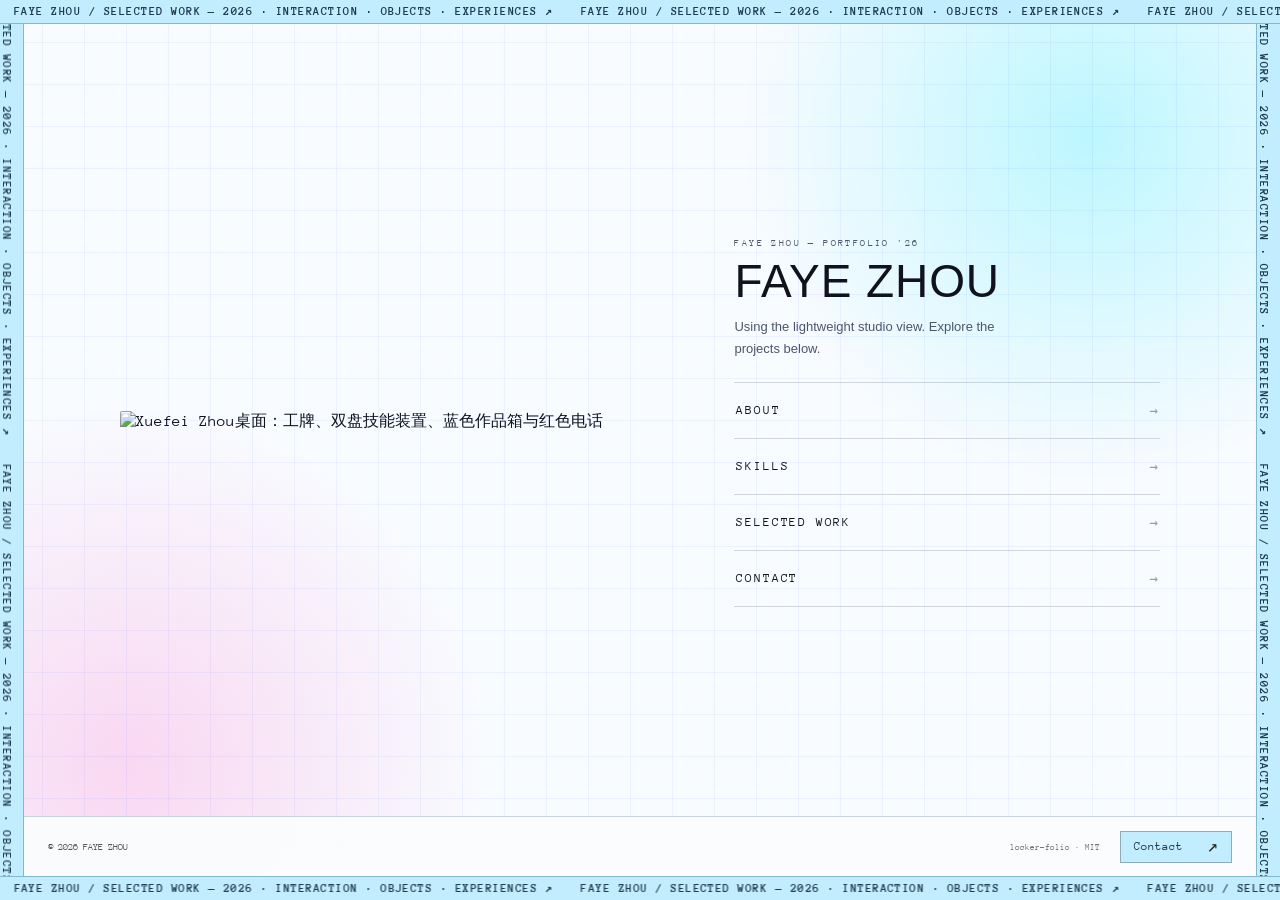
==== en/index.html @ b3590d22 "Publish English portfolio at /en/" ====
<!doctype html><html lang="en"><head><meta charset="utf-8"><meta name="viewport" content="width=device-width,initial-scale=1"><meta name="description" content="Step inside Faye Zhou’s design studio. Selected work in interaction, objects and human–AI experiences."><title>Faye Zhou — Design Studio</title><link rel="icon" href="favicon.svg" type="image/svg+xml"><link rel="stylesheet" href="scene/original.css?build=unified2"><link rel="stylesheet" href="refinements.css?build=unified2"><link rel="stylesheet" href="ui-system.css?build=unified2"></head><body><div id="root"></div><div class="studio-frame ad-frame" aria-hidden="true"><div class="ad-rail ad-rail--top"><div class="ad-track"><span>FAYE ZHOU / SELECTED WORK — 2026 · INTERACTION · OBJECTS · EXPERIENCES ↗   </span><span>FAYE ZHOU / SELECTED WORK — 2026 · INTERACTION · OBJECTS · EXPERIENCES ↗   </span><span>FAYE ZHOU / SELECTED WORK — 2026 · INTERACTION · OBJECTS · EXPERIENCES ↗   </span><span>FAYE ZHOU / SELECTED WORK — 2026 · INTERACTION · OBJECTS · EXPERIENCES ↗   </span></div></div><div class="ad-rail ad-rail--right"><div class="ad-track"><span>FAYE ZHOU / SELECTED WORK — 2026 · INTERACTION · OBJECTS · EXPERIENCES ↗   </span><span>FAYE ZHOU / SELECTED WORK — 2026 · INTERACTION · OBJECTS · EXPERIENCES ↗   </span><span>FAYE ZHOU / SELECTED WORK — 2026 · INTERACTION · OBJECTS · EXPERIENCES ↗   </span><span>FAYE ZHOU / SELECTED WORK — 2026 · INTERACTION · OBJECTS · EXPERIENCES ↗   </span></div></div><div class="ad-rail ad-rail--bottom"><div class="ad-track"><span>FAYE ZHOU / SELECTED WORK — 2026 · INTERACTION · OBJECTS · EXPERIENCES ↗   </span><span>FAYE ZHOU / SELECTED WORK — 2026 · INTERACTION · OBJECTS · EXPERIENCES ↗   </span><span>FAYE ZHOU / SELECTED WORK — 2026 · INTERACTION · OBJECTS · EXPERIENCES ↗   </span><span>FAYE ZHOU / SELECTED WORK — 2026 · INTERACTION · OBJECTS · EXPERIENCES ↗   </span></div></div><div class="ad-rail ad-rail--left"><div class="ad-track"><span>FAYE ZHOU / SELECTED WORK — 2026 · INTERACTION · OBJECTS · EXPERIENCES ↗   </span><span>FAYE ZHOU / SELECTED WORK — 2026 · INTERACTION · OBJECTS · EXPERIENCES ↗   </span><span>FAYE ZHOU / SELECTED WORK — 2026 · INTERACTION · OBJECTS · EXPERIENCES ↗   </span><span>FAYE ZHOU / SELECTED WORK — 2026 · INTERACTION · OBJECTS · EXPERIENCES ↗   </span></div></div></div><script type="module">await Promise.all([document.fonts.load('400 16px "Anonymous Pro"'),document.fonts.load('700 16px "Anonymous Pro"')]); await import("./scene/assets/index-reader-5ccfc53b5d78.js?build=unified2");</script></body></html>
---- en/scene/original.css ----
:root{--paper:#f8fbff;--paper-warm:#fff;--ink:#10131e;--ink-soft:#4d5669;--ink-faint:#8b95a8;--cyan:#00e8ff;--cyan-deep:#005fdf;--electric:#1557ff;--hot-pink:#ff35b5;--acid:#dfff38;--violet:#7b3cff;--lime:#dfff38;--klein:#1557ff;--red:#ff35b5;--rust:#d1522c;--cork:#9c6338;--font-ui:"Inter", -apple-system, "Helvetica Neue", sans-serif;--font-cn:"Noto Sans SC", "PingFang SC", "Microsoft YaHei", sans-serif;--font-cn-serif:"Noto Serif SC", "Songti SC", serif;--font-display:"Playfair Display", "Bodoni Moda", serif;--font-poster:"Ultra", "Playfair Display", serif;--font-slab:"Alfa Slab One", serif;--font-black:"Archivo Black", "Helvetica Neue", sans-serif;--font-mono:"Courier Prime", "Courier New", monospace;--ease-out:cubic-bezier(.16, 1, .3, 1);--ease-io:cubic-bezier(.65, 0, .35, 1);--focus-ring:#14161a;--focus-halo:#f8f7faf2;--tap-min:44px}*,:before,:after{box-sizing:border-box}html,body,#root{height:100%}body{background:var(--paper);color:var(--ink);font-family:var(--font-ui);-webkit-font-smoothing:antialiased;-moz-osx-font-smoothing:grayscale;overscroll-behavior:none;margin:0;overflow:hidden}button{font:inherit;color:inherit;cursor:pointer;background:0 0;border:0;padding:0}img{-webkit-user-drag:none;-webkit-user-select:none;user-select:none;max-width:100%;display:block}::selection{background:var(--cyan);color:#fff}.scene{cursor:grab}.scene:active{cursor:grabbing}.hot,.nav__item,button,a{cursor:pointer}:focus:not(:focus-visible){outline:none}a[href]:focus-visible,button:focus-visible,input:focus-visible,select:focus-visible,textarea:focus-visible,summary:focus-visible,[role=button]:focus-visible,[role=link]:focus-visible,[tabindex]:focus-visible{outline:2px solid var(--focus-ring);outline-offset:2px}:where(a[href],button,input,select,textarea,summary,[role=button],[role=link],[tabindex]):focus-visible{box-shadow:0 0 0 5px var(--focus-halo)}.stage{position:fixed;inset:0;overflow:hidden}.u-mono-label{font-family:var(--font-ui);letter-spacing:.24em;text-transform:uppercase;color:var(--ink-soft);font-size:10px;font-weight:400}.no-select{-webkit-user-select:none;user-select:none}.u-sr-only{clip-path:inset(50%);white-space:nowrap;border:0;width:1px;height:1px;margin:-1px;padding:0;position:absolute;overflow:hidden}.u-tap-target{position:relative}.u-tap-target:after{content:"";width:max(100%, var(--tap-min));height:max(100%, var(--tap-min));pointer-events:auto;background:0 0;position:absolute;top:50%;left:50%;transform:translate(-50%,-50%)}@media (pointer:coarse){*{-webkit-tap-highlight-color:transparent}}@media (prefers-reduced-motion:reduce){html{scroll-behavior:auto!important}*,:before,:after{transition-duration:1ms!important;transition-delay:0s!important;animation-duration:1ms!important;animation-iteration-count:1!important;animation-delay:0s!important}}.fb{z-index:30;background:linear-gradient(#1557ff0e 1px, transparent 1px), linear-gradient(90deg, #1557ff0e 1px, transparent 1px), radial-gradient(circle at 85% 15%, #00e8ff3d, transparent 26%), radial-gradient(circle at 10% 85%, #ff35b52e, transparent 26%), var(--paper);overscroll-behavior:contain;background-size:42px 42px,42px 42px,auto,auto,auto;justify-content:center;align-items:center;padding:clamp(20px,4vw,56px);display:flex;position:fixed;inset:0;overflow-y:auto}.fb__inner{align-items:center;gap:clamp(24px,5vw,64px);width:min(1040px,100%);display:flex}.fb__figure{flex:52%;min-width:0;margin:0}.fb__image{border-radius:2px;width:100%;height:auto}.fb__ph{flex-direction:column;gap:10px;display:flex}.fb__ph-top{z-index:2;justify-content:center;align-items:flex-end;gap:12px;min-height:76px;margin-bottom:-10px;display:flex;position:relative}.fb__ph-mirror{background:#c8f7ff;border:8px solid #cbd7ea;border-radius:50%;width:86px;height:86px;box-shadow:inset 0 0 0 2px #68758e,0 5px 12px #1a2b4e29}.fb__ph-screen{color:#fff;min-width:150px;font-family:var(--font-black);background:linear-gradient(90deg,#1557ff,#ff35b5);border:5px solid #d3deef;border-radius:999px;padding:13px 16px;font-size:14px;box-shadow:0 5px 12px #ff35b52e}.fb__ph-body{aspect-ratio:4/3;background:#cbd7ea;border:1px solid #14161a1a;gap:4px;padding:10px;display:flex}.fb__ph-door{background:#f5f8ff;border:1px solid #14161a14;flex:1}.fb__ph-door--open{background:#ff35b5;flex:1.15}.fb__ph-caption{margin:0}.fb__panel{flex:40%;min-width:0}.fb__kicker{margin:0 0 10px}.fb__title{font-family:var(--font-black);letter-spacing:.02em;margin:0 0 12px;font-size:clamp(28px,4vw,46px);font-weight:400;line-height:1}.fb__note{max-width:42ch;font-family:var(--font-cn);color:var(--ink-soft);margin:0 0 22px;font-size:13px;line-height:1.7}.fb__nav{border-top:1px solid #14161a29}.fb__list{margin:0;padding:0;list-style:none}.fb__entry{width:100%;min-height:max(56px, var(--tap-min));color:var(--ink);text-align:left;border-bottom:1px solid #14161a29;justify-content:space-between;align-items:center;gap:16px;padding:12px 2px;display:flex}.fb__entry-label{font-family:var(--font-ui);letter-spacing:.14em;font-size:13px}.fb__entry-arrow{color:var(--ink-faint);transition:transform .32s var(--ease-out), color .32s var(--ease-out);font-size:14px}.fb__entry:hover .fb__entry-arrow,.fb__entry[data-active=true] .fb__entry-arrow{color:var(--ink);transform:translate(4px)}.fb__entry[data-active=true] .fb__entry-label{font-weight:600}@media (width<=760px){.fb{align-items:flex-start}.fb__inner{flex-direction:column;align-items:stretch;gap:24px}.fb__figure{flex:none}}@font-face{font-family:Archive Condensed;src:url(/xuefei-portfolio/en/scene/fonts/BarlowCondensed-SemiBold.ttf)format("truetype");font-weight:600;font-display:swap}.work-hud{z-index:25;pointer-events:none;color:#172b49;font-family:Arial,PingFang SC,sans-serif;position:fixed;inset:0}.work-hud button{pointer-events:auto;font-family:inherit}.work-hud__header{top:max(26px,env(safe-area-inset-top));border-bottom:1px solid #8e9daf5c;align-items:center;gap:25px;padding-bottom:15px;display:flex;position:absolute;left:3.2%;right:3.2%}.work-hud__header>div{align-items:center;gap:13px;display:flex}.work-mark{color:#fff;background:#164be9;padding:5px 8px 8px;font:600 36px/.95 Archive Condensed}.work-hud__header p{letter-spacing:1px;margin:0;font:600 19px/1 Archive Condensed}.work-hud__header small{letter-spacing:1.4px;margin-top:6px;font:9px Arial;display:block}.work-hud__status{letter-spacing:1px;margin-left:auto;font-size:11px}.work-hud__status:before{content:"";background:#184fe6;width:5px;height:5px;margin-right:10px;display:inline-block}.work-back{color:#243c60;background:0 0;border:0;padding:12px 0 12px 20px;font-size:12px}.work-hud kbd,.reading-surface kbd{border:1px solid #a8b4c3;margin-left:10px;padding:4px;font:10px Arial}.work-hud__identity{position:absolute;top:19%;left:4%}.work-hud__identity>span{letter-spacing:2px;font:10px Arial}.work-hud__identity h1{letter-spacing:-2px;margin:22px 0;font:600 clamp(54px,6vw,92px)/.81 Archive Condensed}.work-hud__identity em{color:#164be9;font-style:normal}.work-hud__identity p{color:#60758e;max-width:120px;margin-top:25px;font-size:11px;line-height:1.9}.work-selection{pointer-events:auto;width:24%;position:absolute;top:23%;right:4%}.work-selection__no{color:#164be9;border-bottom:1px solid #90a6c2;padding-bottom:15px;font:600 70px/.9 Archive Condensed}.work-selection__no>span{color:#778ca8;font:600 18px Archive Condensed}.work-kicker{letter-spacing:1px;color:#174fe5!important;margin-top:23px!important;font-size:10px!important}.work-selection h2{letter-spacing:-1px;margin:12px 0;font-size:clamp(24px,2.5vw,38px);font-weight:700}.work-selection>p{color:#516985;max-width:330px;font-size:12px;line-height:1.85}.work-selection__meta{border-top:1px solid #a4b5cb;justify-content:space-between;gap:10px;margin-top:24px;padding-top:16px;font-size:10px;display:flex}.work-read{color:#fff;text-align:left;background:#172b49;border:0;justify-content:space-between;align-items:center;width:100%;margin-top:24px;padding:12px 18px;transition:background .2s;display:flex}.work-read>span{font-size:14px;font-weight:700}.work-read small{letter-spacing:2px;opacity:.65;margin-top:4px;font:600 12px Archive Condensed;display:block}.work-read>b{color:#ffe239;font-size:30px}.work-read:hover,.work-read:focus-visible{background:#164be9}.work-file-strip{grid-template-columns:repeat(var(--project-count,6),minmax(0,1fr));pointer-events:auto;gap:3px;display:grid;position:absolute;bottom:70px;left:4%;right:4%}.work-file-strip button{color:#364e6c;text-align:left;background:#e2ebf6c9;border:0;border-top:2px solid #9aafca;min-height:74px;padding:11px 14px;transition:background .18s;position:relative}.work-file-strip button>span{font:600 25px Archive Condensed;display:block}.work-file-strip strong{margin-top:5px;font-size:11px;font-weight:500;display:block}.work-file-strip small{letter-spacing:1px;opacity:.6;font:600 10px Archive Condensed;position:absolute;top:15px;right:10px}.work-file-strip button[aria-pressed=true]{color:#142849;background:#ffe139;border-color:#142849}.work-file-strip button[aria-pressed=true]:before{content:"";border-bottom:6px solid #142849;border-left:5px solid #0000;border-right:5px solid #0000;position:absolute;top:-8px;left:18px}.work-hud__hint{color:#62748c;letter-spacing:1px;justify-content:space-between;font-size:10px;display:flex;position:absolute;bottom:36px;left:4%;right:4%}.work-hud[data-work-phase=reading] .work-hud__status{display:none}:is(.stage:has(.work-hud)>.nav,.stage:has(.work-hud) .scene-heading,.stage:has(.work-hud) .scene-hint,.stage:has(.work-hud) .cr,.stage:has(.work-hud) .zoom){visibility:hidden}.reading-surface{box-sizing:border-box;color:#172b49;backface-visibility:hidden;background:#fbfcff;border:1px solid #cfdaea;flex-direction:column;font-family:Arial,PingFang SC,sans-serif;display:flex;position:relative;overflow:hidden;box-shadow:0 16px 50px #0b264f33}.reading-surface:focus{outline:none}.reading-top{color:#fff;background:#192e4d;border-bottom:1px solid #d2ddeb;flex-shrink:0;justify-content:space-between;align-items:center;height:55px;padding:0 25px;display:flex}.reading-top>span{letter-spacing:1.3px;font:600 12px Archive Condensed}.reading-top b{color:#ffe239;margin-right:9px;font-size:23px}.reading-top button{color:#fff;background:0 0;border:0;min-height:44px;font-size:12px}.reading-top kbd{border-color:#738199}.reading-chapters{scrollbar-width:none;background:#eaf0f8;border-bottom:1px solid #c5d2e5;flex-shrink:0;padding:0 15px;display:flex;overflow:auto}.reading-chapters button{white-space:nowrap;color:#566d8a;background:0 0;border:0;border-bottom:3px solid #0000;flex:1;min-height:46px;padding:0 10px;font-size:11px}.reading-chapters span{margin-right:8px;font:600 13px Archive Condensed}.reading-chapters [aria-current=step]{color:#164be9;background:#fff;border-color:#164be9}.reading-scroll{overscroll-behavior:contain;scrollbar-width:thin;scrollbar-color:#91a8c5 #eff3f8;touch-action:pan-x pan-y;flex:1;min-height:0;overflow:auto}.reading-cover{background:#e6eef9;max-height:280px;margin:22px 25px 0;position:relative;overflow:hidden}.reading-cover img{object-fit:cover;width:100%;max-height:280px;display:block}.reading-cover>span{letter-spacing:1px;background:#ffe139;padding:9px 13px;font:600 11px Archive Condensed;position:absolute;bottom:0;left:0}.reading-title{padding:25px 30px 5px}.reading-title>p:first-child{letter-spacing:2px;color:#174de6;font-size:11px}.reading-title h1{letter-spacing:-1px;margin:12px 0;font:600 48px/1.12 Archive Condensed,PingFang SC,sans-serif}.reading-title>p{color:#5a6b82;max-width:640px;font-size:13px;line-height:1.85}.reading-title dl{border-top:1px solid #bccce0;border-bottom:1px solid #bccce0;gap:30px;margin:25px 0;padding:18px 0;display:flex}.reading-title dt{letter-spacing:1px;color:#718199;font:600 10px Archive Condensed}.reading-title dd{margin:7px 0 0;font-size:11px;line-height:1.5}.reading-chapter{padding:20px 30px 25px;scroll-margin-top:15px}.reading-chapter__heading{border-bottom:1px solid #b9c9de;align-items:baseline;gap:15px;padding-bottom:13px;display:flex}.reading-chapter__heading>span{color:#164be9;font:600 34px Archive Condensed}.reading-chapter h2{margin:0;font-size:21px}.reading-chapter>p{color:#526780;max-width:650px;font-size:13px;line-height:1.85}.reading-chapter figure{margin:22px -5px 0}.reading-image{background:#edf2f8;border:0;width:100%;padding:0;display:block;position:relative}.reading-image img{width:100%;height:auto;display:block}.reading-image>span{color:#264775;opacity:0;background:#fffef1ee;padding:7px 10px;font-size:10px;transition:opacity .2s;position:absolute;bottom:8px;right:8px}.reading-image:hover>span,.reading-image:focus-visible>span{opacity:1}.reading-chapter figcaption{color:#667c97;border-bottom:1px solid #e0e7f1;padding:10px 0;font-size:10px;line-height:1.6}.reading-end{justify-content:space-between;align-items:center;gap:15px;padding:25px 30px 40px;display:flex}.reading-end>span{letter-spacing:1px;font:600 11px Archive Condensed}.reading-end button{color:#182c4e;background:#ffe139;border:0;padding:14px 16px;font-size:12px}.reading-bottom{letter-spacing:1px;background:#e9f0f9;flex-shrink:0;justify-content:space-between;padding:12px 25px;font:600 10px Archive Condensed;display:flex;position:relative}.reading-bottom:before{content:"";height:2px;width:var(--read-progress);background:#164be9;position:absolute;top:0;left:0}.reading-lightbox{z-index:5;background:#e7eef8;flex-direction:column;display:flex;position:absolute;inset:0}.reading-lightbox>button{color:#fff;background:#192e4d;border:0;align-self:flex-end;margin:8px 15px;padding:14px}.reading-lightbox>div{touch-action:pan-x pan-y;flex:1;overflow:auto}.reading-lightbox img{width:max(100%,1100px);max-width:none;display:block}.file-world-label{color:#244064;background:#ecf3ff;border:0;border-left:3px solid #a7b7d0;min-width:42px;min-height:34px;font:600 15px Archive Condensed;box-shadow:1px 2px 5px #19386024}.file-world-label[aria-pressed=true]{color:#192c49;background:#ffe139;border-color:#192c49}@media (width<=850px){.work-hud__identity{display:none}.work-selection{width:28%;top:24%;right:4%}.work-selection__no{font-size:54px}.work-selection h2{font-size:24px}.work-selection>p{font-size:11px}.work-selection__meta{line-height:1.8;display:block}.work-selection__meta span{display:block}.work-file-strip button{padding:10px 7px}.work-file-strip strong{font-size:10px}.work-file-strip small{display:none}.work-hud__hint{font-size:9px}}@media (width<=600px){.work-hud__header{top:max(17px,env(safe-area-inset-top));gap:10px;padding-bottom:10px;left:5%;right:5%}.work-mark{font-size:26px}.work-hud__header p{font-size:15px}.work-hud__header small{letter-spacing:.4px;font-size:7px}.work-hud__status{display:none}.work-back{margin-left:auto;padding-left:0;font-size:11px}.work-back kbd{display:none}.work-selection{background:#eff5fcf0;border-top:1px solid #9eb3d0;grid-template-columns:1fr 125px;column-gap:10px;width:auto;padding:12px 14px;display:grid;inset:auto 5% 188px}.work-selection__no,.work-selection>p:not(.work-kicker),.work-selection__meta{display:none}.work-kicker{grid-column:1;margin:0!important;font-size:9px!important}.work-selection h2{grid-column:1;margin:6px 0 0;font-size:22px}.work-read{grid-area:1/2/3;align-self:center;margin:0;padding:10px}.work-read>span{font-size:11px}.work-read small{font-size:9px}.work-read>b{font-size:22px}.work-file-strip{bottom:max(55px,env(safe-area-inset-bottom));grid-template-columns:repeat(var(--mobile-project-count,3),minmax(0,1fr));gap:3px;left:5%;right:5%}.work-file-strip button{min-height:54px;padding:6px 10px}.work-file-strip button>span{margin-right:6px;font-size:19px;display:inline-block}.work-file-strip strong{font-size:10px;line-height:1.4;display:inline}.work-hud__hint{bottom:24px;left:5%;right:5%}.reading-top{height:46px;padding:0 13px}.reading-top>span{font-size:10px}.reading-top button{font-size:11px}.reading-top kbd{display:none}.reading-chapters{padding:0 3px}.reading-chapters button{padding:0 7px;font-size:10px}.reading-chapters span{display:none}.reading-cover{margin:12px 12px 0}.reading-cover img{max-height:180px}.reading-title{padding:16px 18px 5px}.reading-title h1{font-size:36px}.reading-title dl{flex-wrap:wrap;gap:16px}.reading-title dd{font-size:10px}.reading-title>p{font-size:12px}.reading-chapter{padding:16px 18px}.reading-chapter h2{font-size:19px}.reading-chapter>p{font-size:12px}.reading-bottom{padding:10px 15px;font-size:9px}.reading-end{padding:22px 18px;display:block}.reading-end button{margin-top:15px;display:block}}.work-hud__identity{top:17%;left:4%}.work-hud__identity h1{letter-spacing:-1px;margin-top:13px;font-size:42px}.work-hud__identity p{display:none}.work-selection{background:linear-gradient(90deg,#eff5fc00,#eff5fcf5 12%);margin-right:-4px;padding:18px 0 18px 25px}.work-read:focus-visible{outline-offset:-4px;outline:1px solid #fff}@media (width<=600px){.work-selection{background:#eff5fcf5;margin:0;padding:12px 14px}}.world-reader-viewport{overflow:clip!important}@media (width<=600px){.work-file-strip{grid-auto-rows:64px}.work-file-strip button{overflow-wrap:anywhere;min-height:0}.work-hud[data-work-phase=browse] .work-selection{bottom:calc(max(55px,env(safe-area-inset-bottom)) + var(--mobile-project-rows,2) * 67px + 12px)}}.work-hud[data-work-phase=browse] .work-selection{box-sizing:border-box;scrollbar-width:thin;overscroll-behavior:contain;transform-origin:100%;background:#f4f8fff5;border-top:3px solid #ffe047;width:clamp(270px,28vw,360px);max-height:calc(100dvh - 330px);margin:0;padding:22px 24px;animation:.6s cubic-bezier(.16,1,.3,1) both selection-outward-in;top:20%;right:4%;overflow:auto;transform:perspective(1100px)rotateY(-12deg)rotate(-1deg);box-shadow:0 12px 30px #14375120}.work-selection .work-selection__no{border-bottom:1px solid #b4c3d5;justify-content:space-between;align-items:center;gap:12px;padding:0 0 14px;font:600 13px Archive Condensed;display:flex}.work-selection .work-selection__no>span{letter-spacing:1.5px;color:#657e9b;font:600 11px Archive Condensed}.work-selection__no b{white-space:nowrap;font:600 40px/.9 Archive Condensed}.work-selection__no small{color:#738ba7;font-size:15px}.work-selection .work-kicker{letter-spacing:1px;margin:18px 0 8px!important;font-size:10px!important}.work-selection h2{letter-spacing:-.7px;overflow-wrap:anywhere;margin:0 0 13px;font-size:clamp(23px,2vw,29px);line-height:1.25}.work-selection .work-selection__summary{overflow-wrap:anywhere;max-width:none;margin:0;font-size:12px;line-height:1.8}.work-selection .work-selection__meta{grid-template-columns:minmax(0,1fr);gap:12px;margin:18px 0 0;padding:15px 0 0;font-size:11px;line-height:1.5;display:grid}.work-selection__meta>div{grid-template-columns:72px minmax(0,1fr);align-items:baseline;gap:10px;display:grid}.work-selection__meta small{letter-spacing:.5px;color:#738ba7;font:600 10px Archive Condensed}.work-selection__meta span{overflow-wrap:anywhere}.work-selection .work-read{box-sizing:border-box;min-height:58px;box-shadow:none;background:#164be9;margin-top:19px;padding:11px 14px}.work-selection .work-read>span{font-size:13px}.work-selection .work-read small{letter-spacing:1.5px;font-size:10px}.work-selection .work-read b{font-size:28px}.work-selection .work-read:focus-visible{outline-offset:3px;outline:2px solid #ffe047}.work-selection .work-read:hover{background:#1036bf}@keyframes selection-outward-in{0%{opacity:0;transform:perspective(1100px)translate3d(-45px,15px,-90px)rotateY(-28deg)rotate(-3deg)}to{opacity:1;transform:perspective(1100px)rotateY(-12deg)rotate(-1deg)}}@media (width>=601px) and (height<=700px){.work-hud[data-work-phase=browse] .work-selection{max-height:calc(100dvh - 290px);padding:16px 20px;top:140px}}@media (width<=600px){.work-hud[data-work-phase=browse] .work-selection{grid-template-columns:minmax(0,1fr) 112px;gap:4px 12px;width:auto;max-height:35dvh;padding:14px 16px;animation:none;display:grid;inset:auto 5% 188px;transform:none}.work-selection .work-selection__no,.work-selection .work-selection__summary,.work-selection .work-selection__meta{display:none}.work-selection .work-kicker{margin:0!important;font-size:9px!important}.work-selection h2{margin:0;font-size:20px;line-height:1.2}.work-selection .work-read{grid-area:1/2/3;min-height:54px;margin:0;padding:10px}.work-selection .work-read>span{font-size:11px}.work-selection .work-read small{font-size:9px}.work-selection .work-read b{font-size:22px}}@media (prefers-reduced-motion:reduce){.work-hud[data-work-phase=browse] .work-selection{animation:none}}@media (width<=600px){.work-hud[data-work-phase=browse] .work-selection{bottom:calc(max(55px,env(safe-area-inset-bottom)) + var(--mobile-project-rows,2) * 67px + 12px)}}@media (width>=601px){.work-file-strip{grid-template-columns:repeat(var(--desktop-project-columns,4),minmax(0,1fr));grid-auto-rows:74px;gap:6px}.work-hud[data-work-phase=browse] .work-selection{max-height:calc(100dvh - max(140px,20dvh) - 244px)}}.cr{z-index:6;mix-blend-mode:multiply;max-width:min(52vw,340px);animation:crIn .6s var(--ease-out) backwards .4s;flex-direction:column;gap:2px;display:flex;position:fixed;bottom:clamp(12px,2vh,24px);left:clamp(14px,2vw,28px)}@keyframes crIn{0%{opacity:0;transform:translateY(6px)}}.cr__line{align-items:baseline;gap:8px;margin:0;line-height:1.55;display:flex}.cr__k{font-family:var(--font-ui);letter-spacing:.2em;text-transform:uppercase;color:var(--ink-faint);white-space:nowrap;font-size:9px;font-weight:400}.cr__a{font-family:var(--font-cn);letter-spacing:.03em;color:var(--ink-soft);transition:color .3s var(--ease-out), border-color .3s var(--ease-out);border-bottom:1px solid #14161a3d;padding-bottom:1px;font-size:11.5px;text-decoration:none;position:relative}.cr__a:hover{color:var(--ink);border-bottom-color:var(--ink)}@media (width<=640px){.cr{max-width:60vw}.cr__line{flex-direction:column;gap:0}.cr__k{letter-spacing:.14em}}.stage:has(.site-footer){--footer-space:calc(119px + env(safe-area-inset-bottom,0px))}.site-footer{z-index:35;padding:12px max(24px, env(safe-area-inset-right)) calc(9px + env(safe-area-inset-bottom)) max(24px, env(safe-area-inset-left));color:#1a304b;-webkit-backdrop-filter:blur(16px);backdrop-filter:blur(16px);transition:opacity .18s ease, transform .24s var(--ease-out);background:linear-gradient(115deg,#edf4f8f5,#edf4f8e6);border-top:1px solid #45658440;grid-template-columns:minmax(0,1fr) auto;align-items:center;column-gap:24px;display:grid;position:fixed;inset:auto 0 0}.site-footer:before{content:"";background:#ffe344;width:68px;height:3px;position:absolute;top:-2px;left:24px}.site-footer[data-hidden=true]{opacity:0;visibility:hidden;pointer-events:none;transform:translateY(12px)}.site-footer__label{font:10px var(--font-ui);letter-spacing:.15em;color:#536d87}.site-footer__identity p{letter-spacing:.06em;margin:4px 0 0;font-size:15px;font-weight:600}.site-footer__links{gap:8px;display:flex}.site-footer__links>*{border:1px solid #214beb35;justify-content:space-between;align-items:center;gap:24px;min-height:44px;padding:0 17px;font-size:12px;text-decoration:none;transition:background .16s,color .16s,transform .16s;display:flex}.site-footer__links .site-footer__contact{color:#fff;background:#1946ed;border-color:#1946ed}.site-footer__contact span{color:#ffe344;font-size:23px;line-height:1}.site-footer__links>:active{transform:translateY(2px)}.site-footer__links>:focus-visible{outline-offset:3px;outline:3px solid #1946ed}.site-footer__meta{grid-column:1/-1;justify-content:space-between;align-items:center;gap:16px;display:flex}.site-footer__meta>small{font:9px var(--font-ui);letter-spacing:.13em;color:#536d87}.site-footer .cr{mix-blend-mode:normal;max-width:none;animation:none;position:static}.site-footer .cr__line{flex-direction:row;align-items:center;gap:6px}.site-footer .cr__k{letter-spacing:.08em;font-size:8px}.site-footer .cr__a{text-underline-offset:3px;border-bottom:0;align-items:center;min-height:44px;padding-bottom:0;font-size:10px;text-decoration:underline;display:inline-flex}.stage:has(.site-footer) .scene-hint{bottom:calc(var(--footer-space) + 10px)}.stage:has(.site-footer) .zoomc{bottom:calc(var(--footer-space) + 16px)}.stage:has(.site-footer) .zoomc__b{min-width:44px;height:44px}:is(.stage:has(.site-footer[data-hidden=true]) .scene-hint,.stage:has(.site-footer[data-hidden=true]) .scene-heading){visibility:hidden}.stage:has(.site-footer) .fb{padding-bottom:calc(var(--footer-space) + 24px)}.nav[data-scene-busy=true]{visibility:hidden;pointer-events:none}@media (hover:hover){.site-footer__links>a:hover{background:#1946ed12}.site-footer__links .site-footer__contact:hover{background:#1237c6}}@media (width<=640px){.site-footer{padding:12px max(16px, env(safe-area-inset-right)) calc(9px + env(safe-area-inset-bottom)) max(16px, env(safe-area-inset-left));-webkit-backdrop-filter:none;backdrop-filter:none;background:#edf4f8f5;gap:0 12px}.site-footer:before{width:44px;left:16px}.site-footer__label{max-width:130px;font-size:8px;line-height:1.6;display:block}.site-footer__identity p{letter-spacing:0;margin-top:2px;font-size:12px}.site-footer__links{gap:4px}.site-footer__links>*{gap:7px;padding:0 10px;font-size:11px}.site-footer__meta{gap:8px;margin-top:0}.site-footer__meta>small{letter-spacing:.04em;font-size:8px}.site-footer .cr__k{display:none}.stage:has(.site-footer) .scene-hint{bottom:calc(var(--footer-space) + 10px);white-space:normal;letter-spacing:1px;max-width:calc(100vw - 160px);font-size:9px;left:16px;transform:none}}@media (prefers-reduced-motion:reduce){.site-footer,.site-footer__links>*{transition:none}}.entrance-scroll{z-index:60;overscroll-behavior:contain;scrollbar-width:none;--entrance-progress:0;position:fixed;inset:0;overflow:auto}.entrance-scroll::-webkit-scrollbar{display:none}.entrance-track{height:285dvh}.entrance-viewport{pointer-events:none;height:100dvh;position:sticky;top:0;overflow:clip}.entrance-tools{color:#263954;justify-content:space-between;align-items:center;display:flex;position:absolute;top:25px;left:5%;right:5%}.entrance-tools>span{letter-spacing:1.6px;font:600 12px Archive Condensed}.entrance-tools>div{pointer-events:auto;gap:25px;display:flex}.entrance-tools button{color:#263954;background:0 0;border:0;border-bottom:1px solid #97a7be;min-height:44px;padding:8px 0;font-size:12px}.entrance-copy{clip-path:inset(50%);width:1px;height:1px;position:absolute;overflow:hidden}.entrance-footer{color:#223957;flex-direction:column;align-items:center;gap:9px;display:flex;position:absolute;bottom:24px;left:5%;right:5%}.entrance-step{letter-spacing:1.7px;color:#667e9b;font:600 10px Archive Condensed}.entrance-footer button{pointer-events:auto;color:#193758;letter-spacing:.8px;background:0 0;border:0;min-height:50px;padding:10px 24px;font-size:12px}.entrance-footer b{color:#1647ef;margin-left:15px;font-size:23px}.entrance-read,.entrance-land,.entrance-scroll[data-step=read] .entrance-ready,.entrance-scroll[data-step=land] .entrance-ready{display:none}.entrance-scroll[data-step=read] .entrance-read,.entrance-scroll[data-step=land] .entrance-land{display:inline}.entrance-footer>i{background:#c4d2e4;width:126px;height:2px}.entrance-footer em{transform-origin:0;height:100%;transform:scaleX(var(--entrance-progress));background:#1648ec;display:block}.entrance-footer small{letter-spacing:1px;color:#647b96;font-size:9px}:is(.stage:has(.entrance-scroll) .scene-heading,.stage:has(.entrance-scroll) .scene-hint){visibility:hidden}.letter-scene-wash{pointer-events:none;z-index:1;background:#edf3fe;position:absolute;inset:0}.natural-hero canvas{position:relative}.scene-heading,.scene-hint{z-index:2}@media (width<=600px){.entrance-tools{top:12px}.entrance-tools>span{max-width:115px;font-size:9px;line-height:1.7}.entrance-tools>div{gap:16px}.entrance-tools button{font-size:10px}.entrance-footer{bottom:max(20px,env(safe-area-inset-bottom))}.entrance-step{font-size:9px}}.entrance-scroll[data-step=read] .entrance-footer{box-sizing:border-box;background:#edf3fef2;width:260px;padding:12px 18px 7px;left:50%;right:auto;transform:translate(-50%)}.entrance-scroll[data-step=land] .entrance-footer{opacity:calc(1 - (var(--entrance-progress) - .74)*3.8)}.entrance-object-hit{aspect-ratio:180/113;pointer-events:auto;cursor:pointer;background:0 0;border:0;width:min(86vw,67.9245dvh - 101.887px,590.4px);position:absolute;top:calc(50% - 100px);left:50%;transform:translate(-50%,-50%)}.entrance-object-hit:focus-visible{outline-offset:8px;outline:2px solid #f4c916}.entrance-scroll:not([data-step=ready]) .entrance-object-hit{display:none}.entrance-scroll[data-input=tap]{overscroll-behavior:none;touch-action:pan-y pinch-zoom;overflow:hidden}.entrance-scroll[data-input=tap] .entrance-track{height:100%;min-height:0}.entrance-scroll[data-input=tap] .entrance-viewport{height:100%;position:relative}.entrance-scroll[data-input=tap] .entrance-footer button:disabled{cursor:default;opacity:.7}.entrance-scroll[data-input=tap][data-step=ready] .entrance-footer b{animation:none}.nav{z-index:40;-webkit-backdrop-filter:blur(12px)saturate(1.2);backdrop-filter:blur(12px)saturate(1.2);mix-blend-mode:normal;background:#ffffffc2;border:1px solid #fffffff0;border-radius:999px;flex-direction:column;align-items:center;padding:2px 18px;display:flex;position:fixed;top:12px;left:50%;transform:translate(-50%);box-shadow:inset 0 0 0 1px #12182a1a,0 10px 24px #1d37681a}.nav__list{gap:clamp(28px,5vw,66px);margin:0;padding:0;list-style:none;display:flex}.nav__list[hidden]{display:none}.nav__item{color:var(--ink);font-family:var(--font-ui);letter-spacing:.14em;white-space:nowrap;padding:8px 2px 9px;font-size:12.5px;font-weight:400;position:relative}.nav__label{transition:transform .42s var(--ease-out);display:inline-block;position:relative}.nav__item:hover .nav__label,.nav__item[data-active=true] .nav__label{transform:translateY(-1px)}.nav__rule{background:var(--hot-pink);transform-origin:0;height:1px;transition:transform .5s var(--ease-out);position:absolute;bottom:2px;left:0;right:0}.nav__item:hover .nav__rule,.nav__item[data-active=true] .nav__rule{background:var(--ink);animation:ruleSwipe .62s var(--ease-io)}@keyframes ruleSwipe{0%{transform-origin:100%;transform:scaleX(1)}49%{transform-origin:100%;transform:scaleX(0)}51%{transform-origin:0;transform:scaleX(0)}to{transform-origin:0;transform:scaleX(1)}}.nav__toggle{min-height:var(--tap-min);gap:8px;padding:6px 4px 9px;display:none}.nav__caret{width:5px;height:5px;transition:transform .32s var(--ease-out);border-bottom:1px solid;border-right:1px solid;transform:translateY(-2px)rotate(45deg)}.nav__toggle[aria-expanded=true] .nav__caret{transform:translateY(1px)rotate(225deg)}@media (width<=640px){.nav{mix-blend-mode:normal}.nav__toggle{display:inline-flex}.nav__list{background:var(--paper);min-width:min(240px,100vw - 32px);animation:navMenuIn .22s var(--ease-out) both;border:1px solid #14161a24;flex-direction:column;gap:0;padding:2px 0;position:absolute;top:calc(100% + 4px);left:50%;transform:translate(-50%);box-shadow:0 20px 44px -22px #14161a80}.nav__cell{width:100%}.nav__list .nav__item{width:100%;min-height:var(--tap-min);letter-spacing:.12em;justify-content:flex-start;align-items:center;padding:10px 16px;font-size:11.5px;display:flex}.nav__list .nav__rule{bottom:8px;left:16px;right:16px}}@keyframes navMenuIn{0%{opacity:0;transform:translate(-50%)translateY(-6px)}to{opacity:1;transform:translate(-50%)translateY(0)}}
---- en/refinements.css ----
.studio-frame{position:fixed;inset:14px;z-index:40;border:1px solid #223cd366;pointer-events:none;border-radius:4px;overflow:hidden;color:#2136b9}.studio-frame__top{height:22px;position:absolute;inset:0 0 auto;background:#fffdf4d9;border-bottom:1px solid #223cd344;display:flex;align-items:center;overflow:hidden}.studio-frame__top span{display:block;white-space:nowrap;width:max-content;font:9px/1 'Courier New',monospace;letter-spacing:2px;animation:studio-ticker 50s linear infinite}.studio-frame__side{position:absolute;left:9px;top:50%;writing-mode:vertical-rl;transform:rotate(180deg);font:8px 'Courier New',monospace;letter-spacing:1.5px}.studio-frame__issue{position:absolute;right:12px;bottom:12px;font:8px 'Courier New',monospace;letter-spacing:1px}@keyframes studio-ticker{to{transform:translateX(-50%)}}.scene-heading{padding-top:20px}.scene-heading p{font-size:11px;letter-spacing:.025em}.nav{margin-top:12px}.nav__item{transition:transform .25s,color .25s}.nav__item:hover{transform:translateY(-2px)}.work-file-strip button{transition:transform .35s cubic-bezier(.2,.75,.2,1),background .3s,box-shadow .3s}.work-file-strip button:hover{transform:translateY(-5px)}.work-file-strip button[aria-pressed=true]{box-shadow:0 5px 0 #244be3}.work-selection__summary{line-height:1.5}.work-selection h2{overflow-wrap:normal}.work-read:hover{box-shadow:4px 4px 0 #153cd4;transform:translate(-2px,-2px)}.work-read{transition:transform .25s,box-shadow .25s}.reading-image img{transition:filter .3s}.reading-image:hover img{filter:brightness(1.035)}.spatial-sheet{font-family:Arial,sans-serif}.spatial-sheet__top{display:flex;justify-content:space-between;padding:25px;border-bottom:1px solid #d3d7e3;font-size:11px}.spatial-sheet__top button{font:inherit;cursor:pointer;background:none;border:0}.studio-card-kicker{margin:40px 30px 20px;font:11px monospace;letter-spacing:2px;color:#2443c9}.spatial-sheet>h1{margin:0 30px;font-size:clamp(32px,4vw,58px);line-height:1.05;max-width:600px;color:#1d36c5}.studio-card-body{margin:30px;font-size:18px;line-height:1.7;max-width:600px}.studio-email{display:block;margin:30px;font-size:24px;color:#2443c9;text-decoration:underline}.studio-card-footer{display:block;margin:50px 30px;font:10px monospace;letter-spacing:1px}.reading-scroll img{max-width:100%;height:auto}.reading-title h1{overflow-wrap:normal}.studio-frame:has(~.nothing){display:none}@media(max-width:700px){.studio-frame{inset:7px}.studio-frame__side{display:none}.studio-frame__top{height:17px}.studio-frame__top span{font-size:7px}.studio-frame__issue{font-size:7px}.spatial-sheet>h1{font-size:32px}.studio-card-body{font-size:15px}.studio-email{font-size:18px}.nav{margin-top:8px}}@media(prefers-reduced-motion:reduce){.studio-frame__top span{animation:none}.work-file-strip button,.work-read,.nav__item{transition:none}}
.site-footer__links>a{display:none}
/* Four-sided fluorescent advertising marquee. */
.studio-frame.ad-frame{--ad-size:32px;inset:0;border:0;border-radius:0;overflow:hidden;color:#17191c;z-index:40}.ad-rail{position:absolute;background:#e6ff00;overflow:hidden;display:flex;align-items:center;pointer-events:none}.ad-track{display:flex;flex-shrink:0;width:max-content;white-space:nowrap;font-family:'Xuefei Display','Arial Narrow',Arial,sans-serif;font-size:19px;font-weight:800;font-style:italic;letter-spacing:1px;line-height:1;animation:ad-horizontal 34s linear infinite;will-change:transform}.ad-track span{display:block;padding:0 14px}.ad-rail--top,.ad-rail--bottom{left:0;right:0;height:var(--ad-size);z-index:2}.ad-rail--top{top:0;border-bottom:1px solid #17191c}.ad-rail--bottom{bottom:0;border-top:1px solid #17191c}.ad-rail--bottom .ad-track{animation-direction:reverse}.ad-rail--left,.ad-rail--right{top:var(--ad-size);bottom:var(--ad-size);width:var(--ad-size)}.ad-rail--left{left:0;border-right:1px solid #17191c}.ad-rail--right{right:0;border-left:1px solid #17191c}.ad-rail--left .ad-track,.ad-rail--right .ad-track{writing-mode:vertical-rl;text-orientation:mixed;flex-direction:row;width:auto;height:max-content;animation-name:ad-vertical;animation-duration:44s}.ad-rail--left .ad-track span,.ad-rail--right .ad-track span{padding:14px 0}.ad-rail--left .ad-track{animation-direction:reverse}.nav{right:52px}.scene-heading{padding-left:20px}.site-footer{padding-left:54px;padding-right:54px;padding-bottom:38px}.entrance-tools{padding-left:54px;padding-right:54px}.work-hud__header{padding-left:54px;padding-right:54px}.work-file-strip{margin-bottom:34px}.scene-zoom{right:45px!important}.reading-shell,.spatial-sheet{border:1px solid #d1d7eb}.studio-frame__side,.studio-frame__issue,.studio-frame__top{display:none}@keyframes ad-horizontal{to{transform:translateX(-50%)}}@keyframes ad-vertical{to{transform:translateY(-50%)}}@media(max-width:700px){.studio-frame.ad-frame{--ad-size:22px}.ad-track{font-size:14px;letter-spacing:.7px}.nav{right:35px}.scene-heading{padding-left:12px}.site-footer{padding-left:34px;padding-right:34px;padding-bottom:27px}.entrance-tools{padding-left:35px;padding-right:35px}.work-hud__header{padding-left:32px;padding-right:32px}.work-file-strip{margin-bottom:23px}}@media(prefers-reduced-motion:reduce){.ad-track{animation:none!important;will-change:auto}}
/* UI-only palette: paper, graphite, signal yellow and a small cyan accent.
   Scene meshes, lights, environment, textures and model materials stay intact. */
:root{--ui-paper:#fafaf7;--ui-soft:#eeeeeb;--ui-ink:#252525;--ui-rule:#aaa;--ui-yellow:#fff200;--ui-cyan:#159fc0}
.ad-rail{background:var(--ui-yellow)}.ad-track{font-family:Arial,Helvetica,sans-serif;font-size:13px;font-weight:600;font-style:normal;letter-spacing:1.2px;animation-duration:95s}.ad-rail--left .ad-track,.ad-rail--right .ad-track{animation-duration:110s}.studio-frame.ad-frame{--ad-size:24px}
.nav__label,.work-read,.work-back,.work-file-strip button,.file-world-label,.scene-zoom button,.reading-surface,.reading-chapters button,.spatial-sheet,.entrance-tools button,.entrance-footer button,.site-footer{font-family:Arial,Helvetica,sans-serif;font-style:normal}
.nav__label{font-size:12px;font-weight:600;letter-spacing:.8px}.nav__rule{background:var(--ui-ink)}.nav__item{color:var(--ui-ink)}.nav__item:hover,.nav__item[data-active=true]{color:var(--ui-ink);background:var(--ui-yellow)}
.entrance-tools button{font-size:12px;letter-spacing:.2px}.entrance-footer button{color:var(--ui-ink)!important;background:var(--ui-yellow)!important;border:1px solid var(--ui-ink);box-shadow:2px 2px 0 var(--ui-ink);transform:none!important;clip-path:none!important;font-size:12px;font-weight:600;letter-spacing:.4px}.entrance-footer b{color:var(--ui-ink)!important}.entrance-footer em{background:var(--ui-cyan)}
.site-footer{background:#f7f7f0e8;color:var(--ui-ink);border-color:#b7b7b2}.site-footer__contact{background:var(--ui-yellow)!important;color:var(--ui-ink)!important;border:1px solid var(--ui-ink);font-weight:500;font-size:12px;box-shadow:2px 2px 0 var(--ui-ink)}.site-footer__contact span{color:var(--ui-ink)}
.scene-zoom button{color:var(--ui-ink);background:var(--ui-paper);border:1px solid #aaa}.scene-zoom button:hover{background:var(--ui-yellow)}.object-label{background:var(--ui-yellow);color:var(--ui-ink);border:1px solid var(--ui-ink);font-family:Arial,sans-serif;font-size:11px;font-weight:600;letter-spacing:.5px}
.work-hud{color:var(--ui-ink)}.work-hud__header{color:var(--ui-ink)}.work-hud__header p,.work-hud__status,.work-back{font-family:Arial,sans-serif;font-size:11px;letter-spacing:.5px}.work-back{background:var(--ui-paper);border:1px solid var(--ui-ink);padding:9px 13px}.work-mark{color:var(--ui-ink);background:var(--ui-yellow)}.work-selection{background:#fafaf7ed!important;border:1px solid var(--ui-ink)!important;box-shadow:3px 3px 0 #25252530}.work-selection h2{font-family:Arial,sans-serif;font-size:28px!important;line-height:1.12;letter-spacing:-.7px;color:var(--ui-ink);font-weight:600}.work-kicker,.work-selection__summary,.work-selection__meta,.work-selection__no{color:var(--ui-ink)!important}.work-selection__summary{font-size:13px!important;line-height:1.55!important}.work-selection__meta small{color:#666!important;font-family:Arial,sans-serif;font-size:9px;letter-spacing:1px}.work-selection .work-read,.work-selection .work-read:hover{color:var(--ui-ink);background:var(--ui-yellow)!important;border:1px solid var(--ui-ink);box-shadow:2px 2px 0 var(--ui-ink)}.work-read b{color:var(--ui-ink)}.work-read small{display:none}.work-read:hover{transform:translateY(-2px)}
.work-file-strip button{color:var(--ui-ink);background:#f5f5f1e8;border:1px solid #999;box-shadow:2px 2px 0 #25252530}.work-file-strip button>span{font:500 16px/1.1 Arial,sans-serif;white-space:nowrap}.work-file-strip strong{font:500 11px/1.25 Arial,sans-serif}.work-file-strip button[aria-pressed=true]{color:var(--ui-ink);background:var(--ui-yellow);border-color:var(--ui-ink);box-shadow:2px 2px 0 var(--ui-ink)}.work-file-strip button[aria-pressed=true]:before{border-bottom-color:var(--ui-ink)}.file-world-label{font:500 15px Arial,sans-serif;color:var(--ui-ink);background:var(--ui-paper);border:1px solid #888;border-left:1px solid #888;box-shadow:1px 2px 0 #25252540}.file-world-label[aria-pressed=true]{background:var(--ui-yellow);color:var(--ui-ink);border-color:var(--ui-ink)}
.reading-surface{background:var(--ui-paper)!important;color:var(--ui-ink)!important;overflow:hidden;border:1px solid #777;box-shadow:4px 4px 0 #2224;font-family:Arial,Helvetica,sans-serif}.reading-toolbar,.reading-top,.reading-topbar,.reading-header{color:var(--ui-ink)!important;background:var(--ui-soft)!important;border-bottom:1px solid #777}.reading-chapters{background:var(--ui-soft);border-bottom:1px solid #aaa;padding:8px 12px!important;gap:6px;align-items:center;scroll-padding-inline:12px}.reading-surface .reading-chapters button{flex:0 0 auto;min-height:32px;padding:6px 11px!important;background:var(--ui-paper);color:var(--ui-ink);border:1px solid #aaa;font-size:11px!important;line-height:1.25;white-space:nowrap;font-weight:400}.reading-chapters span{font:400 10px Arial,sans-serif;margin-right:6px;color:#666;display:inline!important;white-space:nowrap}.reading-surface .reading-chapters [aria-current=step]{background:var(--ui-yellow);color:var(--ui-ink);border-color:var(--ui-ink)}.reading-chapters button:hover{border-color:var(--ui-ink)}
.reading-title{padding:25px 28px 5px}.reading-title h1{font:600 34px/1.1 Arial,sans-serif;letter-spacing:-1px;color:var(--ui-ink)}.reading-title>p:first-child{color:#555;font:400 10px/1.4 Arial,sans-serif;letter-spacing:1.3px}.reading-title>p{font:400 13px/1.65 Arial,sans-serif;color:#555;max-width:620px}.reading-title dl{border-color:#aaa;gap:28px;padding:14px 0;margin:20px 0}.reading-title dt{font:400 9px Arial,sans-serif;letter-spacing:1px;color:#777}.reading-title dd{font:400 11px/1.5 Arial,sans-serif;color:var(--ui-ink)}
.reading-chapter{padding:24px 28px!important;border-color:#bbb!important}.reading-chapter__heading{display:grid!important;grid-template-columns:32px minmax(0,1fr);align-items:start!important;gap:12px!important;border-bottom:1px solid #aaa;padding-bottom:14px!important}.reading-chapter__heading>span{display:block;min-width:32px;white-space:nowrap!important;word-break:keep-all;overflow-wrap:normal;font:500 16px/1.4 Arial,sans-serif!important;color:var(--ui-ink);background:var(--ui-yellow);padding:2px 4px;text-align:center}.reading-chapter__heading h2{min-width:0;margin:0;font:500 20px/1.3 Arial,sans-serif!important;letter-spacing:-.3px;overflow-wrap:normal!important;word-break:normal;text-wrap:pretty;color:var(--ui-ink)}.reading-chapter>p{font:400 13px/1.7 Arial,sans-serif!important;color:#555}.reading-chapter figcaption{font:400 10px/1.5 Arial,sans-serif!important;color:#666}.reading-image>span{font:400 11px Arial,sans-serif!important;background:var(--ui-paper)!important;color:var(--ui-ink)!important;border:1px solid #888;padding:9px 12px}.reading-image:hover>span{background:var(--ui-yellow)!important}.reading-cover>span{background:var(--ui-yellow);color:var(--ui-ink);font:500 10px Arial,sans-serif}.reading-scroll{scrollbar-color:#aaa #eeeee9;scrollbar-width:thin}.reading-scroll::-webkit-scrollbar-thumb{background:#aaa}.reading-scroll::-webkit-scrollbar-track{background:#eeeee9}
.spatial-sheet{background:var(--ui-paper);color:var(--ui-ink)}.spatial-sheet>h1{font:500 36px/1.15 Arial,sans-serif;color:var(--ui-ink);letter-spacing:-.8px}.studio-card-kicker{color:#666}.studio-email{color:var(--ui-ink);text-decoration-color:var(--ui-cyan)}.spatial-sheet__top button{background:var(--ui-yellow);border:1px solid var(--ui-ink);padding:7px 10px}.studio-card-body{font-size:15px;line-height:1.65;color:#555}
@media(max-width:700px){.studio-frame.ad-frame{--ad-size:18px}.ad-track{font-size:10px;letter-spacing:1px}.reading-chapters{padding:7px!important;gap:5px}.reading-surface .reading-chapters button{font-size:10px!important;min-height:30px;padding:5px 9px!important}.reading-chapter{padding:20px 16px!important}.reading-chapter__heading{grid-template-columns:28px minmax(0,1fr);gap:9px!important}.reading-chapter__heading>span{min-width:28px;font-size:14px!important}.reading-chapter__heading h2{font-size:17px!important;line-height:1.35!important}.mobile-reader .reading-title>p,.mobile-reader .reading-chapter>p{font-size:13px!important;line-height:1.65!important}.reading-title{padding:22px 16px 5px}.reading-title h1{font-size:30px}.work-selection h2{font-size:23px!important}.work-selection__summary{font-size:11px!important}.work-file-strip strong{font-size:10px}}
.work-hud__identity h1{font-family:Arial,Helvetica,sans-serif;color:var(--ui-ink);font-style:normal;font-weight:500;letter-spacing:-2px}.work-hud__identity p{color:#555;font-family:Arial,Helvetica,sans-serif;font-size:12px;line-height:1.5}.work-hud__identity em{font-family:Arial,Helvetica,sans-serif;font-style:normal}.reading-top{font:400 11px Arial,sans-serif!important}.reading-top>span>b{font:500 13px Arial,sans-serif;color:var(--ui-ink);background:var(--ui-yellow);padding:4px 6px}.reading-top button{color:var(--ui-ink);font:400 11px Arial,sans-serif;border:1px solid #777;background:var(--ui-paper);padding:6px 9px}.reading-top kbd{font:400 9px Arial,sans-serif;color:#666;border-color:#aaa}.reading-progress{background:var(--ui-soft);color:#555;font:400 10px Arial,sans-serif}.reading-progress:before{background:var(--ui-cyan)}
.reading-surface .reading-top button{color:var(--ui-ink)!important;background:var(--ui-paper)!important;border:1px solid #888!important;min-height:30px;font:400 11px Arial,sans-serif!important}.reading-surface .reading-top b{font:500 12px Arial,sans-serif!important;color:var(--ui-ink)!important}.reading-surface .reading-top>span{font:400 10px Arial,sans-serif;letter-spacing:.7px}.work-hud__hint{font-family:Arial,sans-serif;color:#444}.work-hud[data-work-phase=browse] .work-hud__identity h1{font:500 38px/1.02 Arial,sans-serif!important;letter-spacing:-1.5px;color:var(--ui-ink)!important}.work-hud__identity h1 em{font:inherit!important;color:var(--ui-ink)!important}.work-hud[data-work-phase=browse] .work-selection{right:4%!important;max-width:310px;background:var(--ui-paper)!important}.work-selection .work-read{box-shadow:2px 2px 0 #252525!important}.reading-surface:focus-visible{outline:2px solid var(--ui-cyan);outline-offset:2px}
@media(max-width:700px){.work-hud[data-work-phase=browse] .work-selection{right:5%!important;max-width:none}}
@font-face{font-family:'Anonymous Pro';font-style:normal;font-weight:400;font-display:swap;src:url('scene/fonts/AnonymousPro-Regular.ttf') format('truetype')}
@font-face{font-family:'Anonymous Pro';font-style:normal;font-weight:700;font-display:swap;src:url('scene/fonts/AnonymousPro-Bold.ttf') format('truetype')}
:root{--font-ui:'Anonymous Pro',monospace;--font-mono:'Anonymous Pro',monospace}
/* Body copy, captions and small controls share one quiet monospaced rhythm. */
.nav__label,.nav__item,.ad-track,.scene-hint,.scene-zoom button,.object-label,.entrance-tools,.entrance-tools button,.entrance-copy p,.entrance-footer,.entrance-footer button,.entrance-footer small,.entrance-step,.site-footer,.site-footer__label,.site-footer__meta>small,.site-footer__contact,.site-footer__identity p,.site-footer .cr__k,.site-footer .cr__a,.work-hud__header p,.work-hud__header small,.work-hud__status,.work-hud__hint,.work-back,.work-selection__summary,.work-selection__meta,.work-selection__meta small,.work-selection__no,.work-selection__no>span,.work-kicker,.work-read>span,.work-file-strip button,.work-file-strip button>span,.work-file-strip strong,.work-file-strip small,.file-world-label,.reading-surface .reading-top,.reading-surface .reading-top>span,.reading-surface .reading-top>span>b,.reading-surface .reading-top button,.reading-top kbd,.reading-surface .reading-chapters button,.reading-chapters span,.reading-title>p,.reading-title>p:first-child,.reading-title dt,.reading-title dd,.reading-chapter>p,.reading-chapter figcaption,.reading-image>span,.reading-cover>span,.reading-bottom,.reading-end,.reading-end>span,.reading-end button,.image-viewer,.spatial-sheet__top,.spatial-sheet__top button,.studio-card-kicker,.studio-card-body,.studio-email,.studio-card-footer{font-family:'Anonymous Pro',monospace!important;font-style:normal;letter-spacing:0!important;font-weight:400}
.nav__label{font-size:12px;line-height:1.35}.nav__item{letter-spacing:.02em!important}.ad-track{font-size:12px;letter-spacing:.04em!important;font-weight:700}.scene-hint{font-size:11px!important;line-height:1.45}.entrance-tools{font-size:12px}.entrance-tools>span{font-family:'Anonymous Pro',monospace;font-size:11px;font-weight:400;letter-spacing:.03em}.entrance-footer button{font-size:13px;font-weight:700}.entrance-footer small{font-size:11px;line-height:1.5}.entrance-step{font-size:11px;line-height:1.4}.site-footer__label,.site-footer__meta>small{font-size:10px;line-height:1.4}.site-footer__identity p{font-size:13px;line-height:1.5;font-weight:400}
.work-selection__summary{font-size:13px!important;line-height:1.55!important}.work-selection__meta{font-size:12px!important;line-height:1.45}.work-selection__meta small{font-size:10px!important;letter-spacing:.02em!important}.work-kicker{font-size:11px!important;line-height:1.4}.work-file-strip strong{font-size:12px;line-height:1.3}.work-file-strip button>span{font-size:15px;font-weight:700}.work-hud__status,.work-hud__hint{font-size:11px;line-height:1.4}.work-read>span{font-size:13px!important;font-weight:700}.file-world-label{font-weight:700}.reading-surface .reading-chapters button{font-size:12px!important;line-height:1.3;min-height:34px}.reading-chapters span{font-size:11px}.reading-title>p{font-size:14px;line-height:1.6;max-width:64ch}.reading-title>p:first-child{font-size:11px;line-height:1.4}.reading-title dt{font-size:10px;line-height:1.4}.reading-title dd{font-size:12px;line-height:1.5}.reading-chapter>p{font-size:14px!important;line-height:1.65!important;max-width:68ch}.reading-chapter figcaption{font-size:11px!important;line-height:1.45!important;margin-top:10px}.reading-image>span{font-size:12px!important;line-height:1.35}.reading-surface .reading-top>span,.reading-surface .reading-top button{font-size:11px!important;line-height:1.3}.reading-bottom{font-size:11px;line-height:1.35;background:var(--ui-soft);color:var(--ui-ink)}.reading-bottom:before{background:var(--ui-cyan)}.studio-card-body{font-size:15px;line-height:1.65;max-width:58ch}.studio-card-kicker,.studio-card-footer{font-size:11px;line-height:1.4}.studio-email{font-size:22px}
@media(max-width:700px){.ad-track{font-size:10px}.nav__label{font-size:11px}.reading-surface .reading-chapters button{font-size:11px!important;min-height:32px}.reading-title>p,.mobile-reader .reading-title>p,.reading-chapter>p,.mobile-reader .reading-chapter>p{font-size:13px!important;line-height:1.6!important}.work-selection__summary{font-size:12px!important}.work-file-strip strong{font-size:11px}.work-hud__hint{font-size:10px}.studio-card-body{font-size:14px}.studio-email{font-size:18px}}
/* Scroll, rather than a button, controls the envelope on every screen. */
.entrance-scroll{touch-action:pan-y pinch-zoom;overflow-y:auto;overflow-x:hidden;outline:none}.entrance-track{height:285dvh}.entrance-viewport{height:100dvh;position:sticky;top:0}.entrance-object-hit{display:none!important}.entrance-scroll-cue{display:flex;flex-direction:column;align-items:center;gap:8px;padding:8px 16px;font:700 14px/1.4 'Anonymous Pro',monospace;color:#252525;text-align:center;pointer-events:none;background:transparent;border:0;box-shadow:none;letter-spacing:0}.entrance-scroll-cue>b{font:400 24px/1 'Anonymous Pro',monospace;color:#252525;margin:0}.entrance-scroll-cue .entrance-ready,.entrance-scroll-cue .entrance-read{background:#fff200;padding:2px 6px}.entrance-footer{bottom:38px;gap:7px}.entrance-footer small{font-size:11px;color:#252525;text-shadow:0 1px 6px #ffffffe0}.entrance-step{font-size:10px;color:#252525;text-shadow:0 1px 6px #ffffffe0}.entrance-scroll[data-step=read] .entrance-footer{width:300px;max-width:calc(100vw - 70px);padding:8px 12px;background:#fafaf7eb;border:1px solid #aaa}.entrance-scroll[data-step=read] .entrance-step{display:none}.entrance-scroll[data-step=read] .entrance-footer small{display:none}.entrance-scroll:focus-visible{outline:1px solid #159fc0;outline-offset:-25px}@media(max-width:700px){.entrance-track{height:260dvh}.entrance-scroll-cue{font-size:13px;padding:5px 12px}.entrance-footer{bottom:max(32px,env(safe-area-inset-bottom));gap:6px}.entrance-footer small{font-size:10px}.entrance-step{font-size:10px}}
/* Calm paper studio: remove the landscape without recolouring the objects. */
.stage,.natural-hero{background-color:#eeeee9!important}.natural-hero{background-image:url("data:image/svg+xml,%3Csvg xmlns='http://www.w3.org/2000/svg' width='128' height='128'%3E%3Cfilter id='n'%3E%3CfeTurbulence type='fractalNoise' baseFrequency='.75' numOctaves='3' stitchTiles='stitch'/%3E%3C/filter%3E%3Crect width='100%25' height='100%25' filter='url(%23n)' opacity='.045'/%3E%3C/svg%3E")!important}.letter-scene-wash{background:#eeeee9!important}
.natural-hero .scene-heading{color:#252525!important;text-shadow:none!important;max-width:340px!important;left:5%!important;top:14%!important;padding:0;transform:none!important;animation:none!important}.natural-hero .scene-heading h1{font:500 32px/1.08 Arial,Helvetica,sans-serif!important;letter-spacing:-1px!important;transform:none!important;margin:17px 0 15px!important;color:#252525!important}.natural-hero .scene-heading em{font:inherit!important;font-style:normal!important;color:#252525!important}.natural-hero .scene-heading small{font:400 10px/1.5 'Anonymous Pro',monospace!important;color:#666!important;letter-spacing:.02em!important;text-shadow:none!important}.natural-hero .scene-heading p{font:400 12px/1.5 'Anonymous Pro',monospace!important;max-width:30ch;color:#555!important;text-shadow:none!important;letter-spacing:0!important}
.stage:has(.site-footer) .scene-hint{clip-path:none!important;background:transparent!important;color:#555!important;border:0!important;box-shadow:none!important;padding:0!important;font:400 11px/1.5 'Anonymous Pro',monospace!important;left:50px!important;bottom:101px!important;transform:none!important;max-width:calc(100vw - 180px)!important;text-shadow:none!important}.site-footer{left:24px;right:24px;bottom:24px;height:60px;padding:12px 24px!important;display:flex!important;gap:20px!important;background:#fafaf7!important;border-top:1px solid #b9b9b2!important;backdrop-filter:none!important;box-shadow:none!important}.site-footer:before{display:none!important}.site-footer__identity{display:none!important}.site-footer__meta{order:0;flex:1;margin:0!important}.site-footer__meta>small{color:#555!important;font-size:10px!important}.site-footer__links{order:1}.site-footer__contact{min-height:32px!important;padding:0 13px!important;font:400 12px 'Anonymous Pro',monospace!important;box-shadow:none!important}.site-footer__contact span{font-size:18px!important}.site-footer .cr__k{display:none!important}.site-footer .cr__a{color:#777!important;font:400 9px 'Anonymous Pro',monospace!important;min-height:24px!important;text-decoration:none!important}.stage:has(.site-footer){--footer-space:84px}.stage:has(.site-footer) .zoomc{bottom:101px!important}
/* Personal cards: visual evidence, clear sections and usable interactions. */
.personal-card{display:flex!important;flex-direction:column;overflow:hidden!important;box-sizing:border-box;background:#fafaf7!important;border:1px solid #777;color:#252525;font-family:Arial,Helvetica,sans-serif;outline:none}.personal-card *{box-sizing:border-box}.pc-top{display:flex;align-items:center;justify-content:space-between;gap:16px;min-height:58px;padding:12px 26px;border-bottom:1px solid #aaa;background:#eeeeea;flex-shrink:0}.pc-top>span{font:400 11px/1.4 'Anonymous Pro',monospace}.pc-return{font:400 12px/1.2 'Anonymous Pro',monospace;background:#fff200;border:1px solid #252525;padding:9px 12px;color:#252525;cursor:pointer}.pc-scroll{overflow-y:auto;min-height:0;flex:1;padding:28px;scrollbar-width:thin;scrollbar-color:#aaa #eeeee9}.pc-section-title{display:flex;justify-content:space-between;align-items:center;margin:0 0 26px;gap:16px}.pc-eyebrow{font:400 10px/1.5 'Anonymous Pro',monospace;color:#666}.pc-section-title h1{font:500 34px/1.1 Arial,Helvetica,sans-serif;letter-spacing:-1px;margin:10px 0 0;color:#252525}.pc-stamp{font:400 50px/1 Arial,sans-serif;color:#159fc0}.pc-tabs{display:flex;gap:7px;margin-bottom:24px;flex-wrap:wrap}.pc-tabs button{background:#eeeee9;border:1px solid #999;padding:11px 15px;font:400 12px/1.2 'Anonymous Pro',monospace;color:#252525;cursor:pointer;display:flex;gap:10px}.pc-tabs button span{color:#777}.pc-tabs button[aria-selected=true]{background:#fff200;border-color:#252525}.pc-tabs button[aria-selected=true] span{color:#252525}.pc-skill-panel{display:grid;grid-template-columns:1fr 1.2fr;gap:30px}.pc-skill-copy h2,.pc-about-copy h2{font:500 25px/1.15 Arial,sans-serif;letter-spacing:-.6px;margin:0 0 16px;white-space:pre-line}.pc-skill-copy>p,.pc-about-copy>p,.pc-contact-copy>p{font:400 13px/1.65 'Anonymous Pro',monospace;color:#555;margin:0 0 20px;max-width:55ch}.pc-label{display:block;font:400 10px/1.5 'Anonymous Pro',monospace;color:#777;margin:16px 0 9px;letter-spacing:.02em}.pc-process{border-top:1px solid #aaa;border-bottom:1px solid #aaa;display:flex;justify-content:space-between;padding:15px 0;margin-bottom:20px;gap:9px}.pc-process>div{display:flex;flex-direction:column;gap:8px;position:relative;flex:1}.pc-process>div:not(:last-child):after{content:'→';position:absolute;right:0;top:1px;color:#159fc0;font-size:18px}.pc-process span{font:400 11px 'Anonymous Pro',monospace;color:#777}.pc-process b{font:400 12px 'Anonymous Pro',monospace}.pc-chips{display:flex;gap:6px;flex-wrap:wrap;margin-bottom:14px}.pc-chips span{border:1px solid #b6b6ad;padding:6px 8px;font:400 11px/1.3 'Anonymous Pro',monospace;background:#f1f1eb}.pc-skill-evidence>.pc-label{margin-top:0}.pc-project{padding:0;margin:0 0 15px}.pc-project img{display:block;width:100%;height:auto;aspect-ratio:1684/595;object-fit:cover;border:1px solid #aaa;background:#e9e9e3}.pc-project figcaption{display:flex;align-items:baseline;gap:9px;margin:8px 0 0;font:400 11px/1.4 'Anonymous Pro',monospace;color:#555}.pc-project figcaption>span{background:#fff200;color:#252525;padding:1px 4px;flex-shrink:0}.pc-bottom{display:flex;align-items:center;justify-content:space-between;gap:15px;padding:11px 26px;border-top:1px solid #aaa;background:#eeeeea;font:400 9px/1.4 'Anonymous Pro',monospace;color:#666;flex-shrink:0}.pc-about-grid{display:grid;grid-template-columns:.8fr 1.2fr;gap:28px;margin-bottom:25px}.pc-portrait{position:relative;background:#d5e8e9;border:1px solid #777;min-height:250px;overflow:hidden}.pc-portrait>img{display:block;position:absolute;inset:22px 0 0;width:100%;height:calc(100% - 22px);object-fit:contain;object-position:50% 100%}.pc-photo-label{position:absolute;left:10px;top:9px;z-index:1;font:400 9px 'Anonymous Pro',monospace;color:#555}.pc-photo-sticker{position:absolute;bottom:13px;left:10px;background:#fff200;border:1px solid #252525;padding:6px;font:400 9px 'Anonymous Pro',monospace;transform:rotate(-4deg)}.pc-about-copy dl{margin:15px 0;border-top:1px solid #aaa;padding-top:6px}.pc-about-copy dl>div{display:grid;grid-template-columns:95px 1fr;gap:10px;padding:7px 0}.pc-about-copy dt{font:400 10px/1.4 'Anonymous Pro',monospace;color:#777}.pc-about-copy dd{font:400 12px/1.4 'Anonymous Pro',monospace;margin:0}.pc-work-strip{display:grid;grid-template-columns:repeat(3,minmax(0,1fr));gap:12px;border-top:1px solid #aaa;padding-top:18px}.pc-work-strip .pc-project{margin-bottom:0}.pc-work-strip figcaption{font-size:10px}.pc-contact-grid{display:grid;grid-template-columns:.9fr 1.1fr;gap:30px;align-items:center;margin:8px 0 30px}.pc-mail-graphic{padding:15px 5px;background:#eeeee8;border:1px solid #aaa;transform:rotate(-2deg)}.pc-mail-graphic svg{display:block;width:100%;max-height:220px}.pc-mail-graphic>span{display:block;font:400 9px/1.5 'Anonymous Pro',monospace;text-align:center;color:#777}.pc-contact-copy .pc-label{margin-top:0}.pc-email{font:400 clamp(14px,2vw,23px)/1.35 'Anonymous Pro',monospace;color:#252525;display:block;overflow-wrap:anywhere;text-decoration:underline;text-decoration-color:#159fc0;text-underline-offset:5px;margin-bottom:19px}.pc-actions{display:flex;gap:8px;flex-wrap:wrap}.pc-actions a,.pc-actions button{background:#fff200;color:#252525;border:1px solid #252525;text-decoration:none;font:400 12px/1.3 'Anonymous Pro',monospace;padding:10px 12px;cursor:pointer}.pc-actions button{background:#fafaf7}.pc-contact-proof>.pc-label{margin-top:0}.pc-contact-proof .pc-work-strip{padding-top:12px}.personal-card button:focus-visible,.personal-card a:focus-visible{outline:2px solid #159fc0;outline-offset:3px}.personal-card button:hover,.personal-card a:hover{border-color:#159fc0}
@media(max-width:700px){.natural-hero .scene-heading{top:14%!important;max-width:260px!important;left:8%!important}.natural-hero .scene-heading h1{font-size:25px!important;line-height:1.12!important}.natural-hero .scene-heading p{font-size:11px!important}.site-footer{left:18px;right:18px;bottom:18px;height:62px;padding:10px 14px!important;gap:10px!important}.site-footer .cr{display:none}.site-footer__meta>small{font-size:9px!important}.stage:has(.site-footer) .scene-hint{left:32px!important;bottom:91px!important;max-width:calc(100vw - 120px)!important;font-size:10px!important}.stage:has(.site-footer) .zoomc{bottom:91px!important}.pc-top{padding:11px 15px;min-height:54px;gap:10px}.pc-top>span{font-size:9px;max-width:140px}.pc-return{font-size:11px;padding:8px 9px}.pc-scroll{padding:22px 17px}.pc-section-title{margin-bottom:20px}.pc-section-title h1{font-size:27px}.pc-eyebrow{font-size:9px}.pc-stamp{font-size:38px}.pc-tabs{gap:5px;margin-bottom:20px}.pc-tabs button{flex:1;padding:10px 7px;font-size:11px;gap:5px;justify-content:center}.pc-skill-panel{grid-template-columns:1fr;gap:20px}.pc-skill-copy h2,.pc-about-copy h2{font-size:23px}.pc-skill-copy>p,.pc-about-copy>p,.pc-contact-copy>p{font-size:13px}.pc-process{padding:12px 0}.pc-chips span{font-size:10px}.pc-bottom{padding:10px 15px;font-size:8px}.pc-bottom>span:last-child{display:none}.pc-about-grid{grid-template-columns:1fr;gap:23px}.pc-portrait{min-height:270px;max-height:310px}.pc-work-strip{grid-template-columns:1fr;gap:17px}.pc-work-strip figcaption{font-size:11px}.pc-contact-grid{grid-template-columns:1fr;gap:24px}.pc-mail-graphic{max-width:320px;margin:0 auto;width:100%}.pc-mail-graphic svg{max-height:190px}.pc-email{font-size:19px}.pc-contact-proof .pc-work-strip{grid-template-columns:1fr}.pc-about-copy dl>div{grid-template-columns:85px 1fr}}
/* Override the legacy canvas stylesheet even when it loads asynchronously. */
.stage>.nav .nav__label{font:400 12px/1.35 'Anonymous Pro',monospace!important;font-style:normal!important;letter-spacing:0!important;text-shadow:none!important}.stage>.nav .nav__item{color:#252525!important;text-shadow:none!important}.stage>.nav .nav__rule{background:#252525!important;height:1px!important}.stage>.nav .nav__item[data-active=true] .nav__rule{background:#159fc0!important}.stage>.nav .nav__list{gap:24px!important}.stage>.nav .nav__item:hover .nav__label{background:#fff200}.stage .zoomc__b{font:400 17px 'Anonymous Pro',monospace!important;color:#252525!important;background:#fafaf7!important;border:1px solid #aaa!important}.stage .zoomc__b:hover{background:#fff200!important}@media(max-width:700px){.stage>.nav .nav__label{font-size:12px!important}.stage>.nav .nav__list{gap:12px!important}}
.pc-scroll{touch-action:pan-y pinch-zoom;overscroll-behavior:contain;-webkit-overflow-scrolling:touch}@media(max-width:700px){.pc-skill-evidence{grid-row:1}}
/* Restore the landscape; the cursor cloud runs in the background shaders. */
.stage,.natural-hero{background-color:#dce8ee!important}.natural-hero{background-image:none!important}.ad-rail{background:#b3c3cf!important;color:#26343e!important}.ad-track{color:#26343e!important}.ad-rail--top{border-bottom-color:#788e9d!important}.ad-rail--bottom{border-top-color:#788e9d!important}.ad-rail--left{border-right-color:#788e9d!important}.ad-rail--right{border-left-color:#788e9d!important}.natural-hero .scene-heading{background:#fafaf7d9;padding:14px 16px;border:1px solid #9babb5;max-width:330px!important}.natural-hero .scene-heading h1{font-size:28px!important}.stage:has(.site-footer) .scene-hint{background:#fafaf7de!important;padding:5px 8px!important;border:1px solid #9babb5!important;clip-path:none!important}@media(max-width:700px){.natural-hero .scene-heading{padding:10px 12px;max-width:265px!important}.natural-hero .scene-heading h1{font-size:23px!important}}
.ad-rail{background:#c1edff!important;color:#203d50!important}.ad-track{color:#203d50!important}.ad-rail--top{border-bottom-color:#81b9d2!important}.ad-rail--bottom{border-top-color:#81b9d2!important}.ad-rail--left{border-right-color:#81b9d2!important}.ad-rail--right{border-left-color:#81b9d2!important}

/* Keep the CV control out of the public build while no CV is bundled. */
a[href="/xuefei-portfolio/en/scene/xuefei-zhou-resume-cn.pdf"] { display: none !important; }
---- en/ui-system.css ----
/* One UI system: ink, translucent paper and ice blue. No model/artwork recolouring. */
:root{--control-paper:#fafcfdf2;--control-ink:#213744;--control-line:#91aab8;--control-active:#c1edff;--control-muted:#536c7a}
body :is(.stage,.mobile-reader) .entrance-scroll .entrance-tools{top:44px!important;left:44px!important;right:44px!important;padding:0!important;display:flex!important;align-items:center!important;justify-content:space-between!important;gap:20px!important;color:var(--control-ink)!important;background:none!important;border:0!important;text-shadow:none!important}
body :is(.stage,.mobile-reader) .entrance-scroll .entrance-tools>span{max-width:none!important;white-space:nowrap!important;font:400 11px/1.4 'Anonymous Pro',monospace!important;letter-spacing:0!important;color:var(--control-ink)!important;text-shadow:none!important;background:var(--control-paper);padding:7px 10px}
body :is(.stage,.mobile-reader) .entrance-scroll .entrance-tools>div{gap:8px!important;align-items:center!important}
body :is(.stage,.mobile-reader) .entrance-scroll .entrance-tools button{font:400 11px/1.4 'Anonymous Pro',monospace!important;letter-spacing:0!important;color:var(--control-ink)!important;background:var(--control-paper)!important;border:1px solid var(--control-line)!important;border-radius:0!important;min-height:32px!important;padding:7px 11px!important;box-shadow:none!important;text-shadow:none!important;transform:none!important}
body :is(.stage,.mobile-reader) .entrance-scroll .entrance-footer{bottom:46px!important;left:44px!important;right:44px!important;gap:0!important;padding:0!important;max-width:none!important;width:auto!important;transform:none!important;background:none!important;border:0!important}
body :is(.stage,.mobile-reader) .entrance-scroll .entrance-step,body :is(.stage,.mobile-reader) .entrance-scroll .entrance-footer>i,body :is(.stage,.mobile-reader) .entrance-scroll .entrance-footer>small{display:none!important}
body :is(.stage,.mobile-reader) .entrance-scroll .entrance-scroll-cue{display:flex!important;flex-direction:row!important;align-items:center!important;gap:14px!important;font:400 12px/1.5 'Anonymous Pro',monospace!important;letter-spacing:0!important;color:var(--control-ink)!important;background:var(--control-paper)!important;padding:8px 12px!important;border:0!important;box-shadow:none!important;text-shadow:none!important}
body :is(.stage,.mobile-reader) .entrance-scroll .entrance-scroll-cue span{background:none!important;padding:0!important;color:inherit!important;font:inherit!important;letter-spacing:0!important;text-shadow:none!important}
body :is(.stage,.mobile-reader) .entrance-scroll .entrance-scroll-cue>b{font:400 18px/1 'Anonymous Pro',monospace!important;margin:0!important;color:var(--control-ink)!important;animation:none!important}
body :is(.stage,.mobile-reader) :is(.work-back,.work-read,.work-file-strip button,.pc-return,.pc-tabs button,.pc-actions button,.pc-actions a,.site-footer__contact,.zoomc__b,.reading-top button,.reading-chapters button,.reading-end button){font-family:'Anonymous Pro',monospace!important;font-style:normal!important;font-weight:400!important;letter-spacing:0!important;color:var(--control-ink)!important;background:var(--control-paper)!important;border:1px solid var(--control-line)!important;border-radius:0!important;box-shadow:none!important;text-shadow:none!important;transform:none!important}
body :is(.stage,.mobile-reader) :is(.work-read,.pc-return,.pc-actions a,.site-footer__contact){background:var(--control-active)!important}
body :is(.stage,.mobile-reader) :is(.work-back,.work-read,.pc-return,.pc-tabs button,.pc-actions button,.pc-actions a,.site-footer__contact,.reading-top button,.reading-chapters button):hover{background:var(--control-active)!important;border-color:#587f94!important}
body :is(.stage,.mobile-reader) :is(.work-file-strip button[aria-pressed=true],.pc-tabs button[aria-selected=true],.reading-chapters button[aria-current=step]){background:var(--control-active)!important;border-color:#587f94!important;color:var(--control-ink)!important}
body :is(.stage,.mobile-reader) .nav .nav__list .nav__item{padding:7px 10px!important;background:var(--control-paper)!important;border:1px solid var(--control-line)!important;min-height:32px!important;box-shadow:none!important;text-shadow:none!important}
body :is(.stage,.mobile-reader) .nav .nav__list .nav__item[data-active=true]{background:var(--control-active)!important}
body :is(.stage,.mobile-reader) .nav .nav__label{font:400 11px/1.4 'Anonymous Pro',monospace!important;letter-spacing:0!important;color:var(--control-ink)!important;background:none!important;text-shadow:none!important}
body :is(.stage,.mobile-reader) .nav .nav__rule,body :is(.stage,.mobile-reader) .nav .nav__caret{display:none!important}
body :is(.stage,.mobile-reader) .nav .nav__list{gap:8px!important}
body :is(.stage,.mobile-reader) .reading-surface{background:#fafcfb!important;color:var(--control-ink)!important;border-color:var(--control-line)!important;box-shadow:none!important}
body :is(.stage,.mobile-reader) :is(.reading-top,.reading-bottom,.pc-top,.pc-bottom){background:#eef4f7!important;color:var(--control-ink)!important;border-color:#c5d5df!important;box-shadow:none!important}
body :is(.stage,.mobile-reader) .reading-surface .reading-chapters{background:#f2f6f8!important;border-color:#c5d5df!important;gap:6px!important}
body :is(.stage,.mobile-reader) .reading-surface .reading-chapters button{font:400 11px/1.4 'Anonymous Pro',monospace!important;padding:7px 10px!important;min-height:32px!important}
body :is(.stage,.mobile-reader) :is(.reading-top>span>b,.reading-chapter__heading>span,.reading-cover>span,.pc-project figcaption>span,.pc-photo-sticker,.work-mark){background:var(--control-active)!important;color:var(--control-ink)!important;border:0!important;box-shadow:none!important;transform:none!important}
body :is(.stage,.mobile-reader) .reading-top kbd,body :is(.stage,.mobile-reader) .work-back kbd{font:400 9px/1.2 'Anonymous Pro',monospace!important;border:0!important;color:var(--control-muted)!important;padding-left:6px!important}
body :is(.stage,.mobile-reader) .reading-image>span{font:400 11px/1.4 'Anonymous Pro',monospace!important;background:var(--control-paper)!important;color:var(--control-ink)!important;border:1px solid var(--control-line)!important;border-radius:0!important;box-shadow:none!important}
body :is(.stage,.mobile-reader) .work-hud__header{background:var(--control-paper)!important;border:1px solid #c5d5df!important;box-shadow:none!important;color:var(--control-ink)!important}
body :is(.stage,.mobile-reader) .work-hud__status:before,body :is(.stage,.mobile-reader) .work-file-strip button[aria-pressed=true]:before{display:none!important}
body :is(.stage,.mobile-reader) .work-selection{background:var(--control-paper)!important;border-color:var(--control-line)!important;box-shadow:none!important}
body :is(.stage,.mobile-reader) .work-selection :is(.work-read,.work-read>b,.work-selection__no,.work-selection__summary,.work-selection__meta){color:var(--control-ink)!important}
body :is(.stage,.mobile-reader) .work-file-strip button{opacity:1!important;background:#fafcfdf5!important}
body :is(.stage,.mobile-reader) .work-file-strip button[aria-pressed=true]{background:var(--control-active)!important}
body :is(.stage,.mobile-reader) .pc-stamp{display:none!important}
body :is(.stage,.mobile-reader) .pc-tabs button{padding:9px 12px!important;font-size:11px!important;min-height:32px!important}
body :is(.stage,.mobile-reader) .pc-photo-sticker{font-size:9px!important;border:1px solid var(--control-line)!important}
body :is(.stage,.mobile-reader) .pc-mail-graphic{transform:none!important;background:#eef4f7!important;border-color:#c5d5df!important}
body :is(.stage,.mobile-reader) .pc-chips span{background:#f2f6f8!important;color:var(--control-muted)!important;border-color:#c5d5df!important}
body :is(.stage,.mobile-reader) .scene-heading{box-shadow:none!important;border-color:var(--control-line)!important;background:var(--control-paper)!important}
body :is(.stage,.mobile-reader):has(.site-footer) .scene-hint{font:400 10px/1.5 'Anonymous Pro',monospace!important;background:var(--control-paper)!important;color:var(--control-muted)!important;border:0!important;padding:5px 8px!important;clip-path:none!important;box-shadow:none!important;text-shadow:none!important}
body :is(.stage,.mobile-reader) .site-footer{background:#fafcfdf5!important;border-color:#c5d5df!important;box-shadow:none!important}
body :is(.stage,.mobile-reader) :is(button,a):focus-visible{outline:2px solid #588da8!important;outline-offset:3px!important}
@media(max-width:700px){body :is(.stage,.mobile-reader) .entrance-scroll .entrance-tools{top:32px!important;left:30px!important;right:30px!important;gap:8px!important}body :is(.stage,.mobile-reader) .entrance-scroll .entrance-tools>span{font-size:9px!important;padding:6px 7px!important}body :is(.stage,.mobile-reader) .entrance-scroll .entrance-tools button{font-size:10px!important;padding:6px 8px!important;min-height:30px!important}body :is(.stage,.mobile-reader) .entrance-scroll .entrance-tools>div{gap:5px!important}body :is(.stage,.mobile-reader) .entrance-scroll .entrance-footer{bottom:34px!important;left:30px!important;right:30px!important}body :is(.stage,.mobile-reader) .entrance-scroll .entrance-scroll-cue{font-size:11px!important;padding:7px 10px!important}body :is(.stage,.mobile-reader) .nav .nav__list{padding:10px!important;gap:6px!important}body :is(.stage,.mobile-reader) .nav .nav__list .nav__item{padding:8px 10px!important}body :is(.stage,.mobile-reader) .pc-tabs button{padding:9px 7px!important;font-size:10px!important}}
body :is(.stage,.mobile-reader) .work-hud[data-work-phase=browse] .work-selection{animation:none!important;transform:none!important;opacity:1!important;background:var(--control-paper)!important;border:1px solid var(--control-line)!important;box-shadow:none!important}
body :is(.stage,.mobile-reader) .reading-lightbox{background:#f5f9fc!important;color:var(--control-ink)!important;border:1px solid var(--control-line)!important;box-shadow:none!important}
body :is(.stage,.mobile-reader) .reading-lightbox__header{background:#eef4f7!important;border-color:#c5d5df!important;color:var(--control-ink)!important}
body :is(.stage,.mobile-reader) .reading-lightbox__header button{font:400 11px/1.4 'Anonymous Pro',monospace!important;letter-spacing:0!important;color:var(--control-ink)!important;background:var(--control-paper)!important;border:1px solid var(--control-line)!important;box-shadow:none!important;border-radius:0!important;padding:7px 10px!important}
body :is(.stage,.mobile-reader) .reading-lightbox__caption{font:400 11px/1.5 'Anonymous Pro',monospace!important;letter-spacing:0!important;color:var(--control-muted)!important;background:#eef4f7!important}
body .natural-loader{background:#f3f8fc!important;color:var(--control-ink)!important}
body .natural-loader *{font-family:'Anonymous Pro',monospace!important;font-style:normal!important;letter-spacing:0!important;text-shadow:none!important}
body .natural-loader :is(h1,h2,strong){font:500 22px/1.2 Arial,sans-serif!important;color:var(--control-ink)!important}
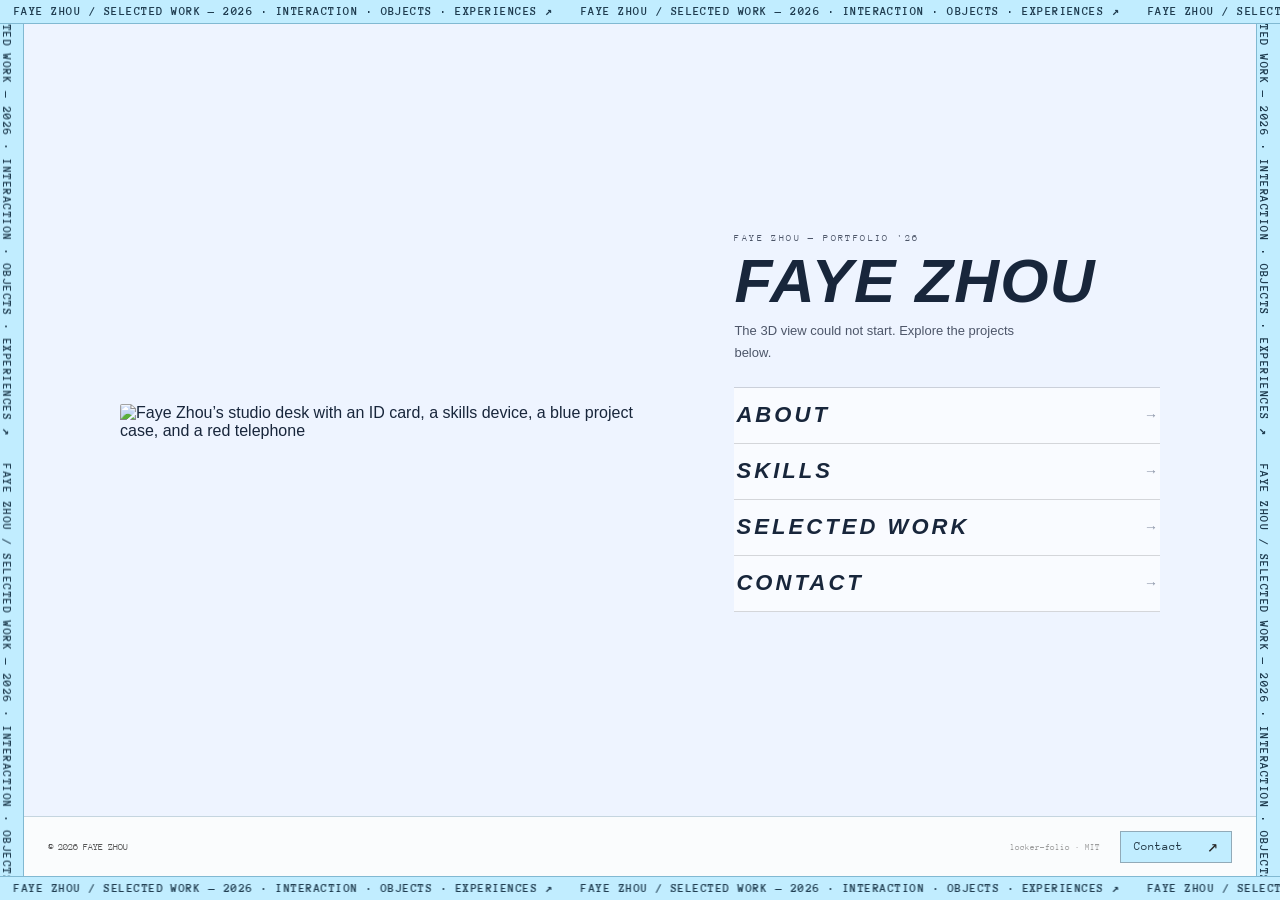
==== commit 355755f5: "Speed up English studio and enable 3D on capable phones" ====
--- a/en/index.html
+++ b/en/index.html
@@ -1 +1 @@
-<!doctype html><html lang="en"><head><meta charset="utf-8"><meta name="viewport" content="width=device-width,initial-scale=1"><meta name="description" content="Step inside Faye Zhou’s design studio. Selected work in interaction, objects and human–AI experiences."><title>Faye Zhou — Design Studio</title><link rel="icon" href="favicon.svg" type="image/svg+xml"><link rel="stylesheet" href="scene/original.css?build=unified2"><link rel="stylesheet" href="refinements.css?build=unified2"><link rel="stylesheet" href="ui-system.css?build=unified2"></head><body><div id="root"></div><div class="studio-frame ad-frame" aria-hidden="true"><div class="ad-rail ad-rail--top"><div class="ad-track"><span>FAYE ZHOU / SELECTED WORK — 2026 · INTERACTION · OBJECTS · EXPERIENCES ↗   </span><span>FAYE ZHOU / SELECTED WORK — 2026 · INTERACTION · OBJECTS · EXPERIENCES ↗   </span><span>FAYE ZHOU / SELECTED WORK — 2026 · INTERACTION · OBJECTS · EXPERIENCES ↗   </span><span>FAYE ZHOU / SELECTED WORK — 2026 · INTERACTION · OBJECTS · EXPERIENCES ↗   </span></div></div><div class="ad-rail ad-rail--right"><div class="ad-track"><span>FAYE ZHOU / SELECTED WORK — 2026 · INTERACTION · OBJECTS · EXPERIENCES ↗   </span><span>FAYE ZHOU / SELECTED WORK — 2026 · INTERACTION · OBJECTS · EXPERIENCES ↗   </span><span>FAYE ZHOU / SELECTED WORK — 2026 · INTERACTION · OBJECTS · EXPERIENCES ↗   </span><span>FAYE ZHOU / SELECTED WORK — 2026 · INTERACTION · OBJECTS · EXPERIENCES ↗   </span></div></div><div class="ad-rail ad-rail--bottom"><div class="ad-track"><span>FAYE ZHOU / SELECTED WORK — 2026 · INTERACTION · OBJECTS · EXPERIENCES ↗   </span><span>FAYE ZHOU / SELECTED WORK — 2026 · INTERACTION · OBJECTS · EXPERIENCES ↗   </span><span>FAYE ZHOU / SELECTED WORK — 2026 · INTERACTION · OBJECTS · EXPERIENCES ↗   </span><span>FAYE ZHOU / SELECTED WORK — 2026 · INTERACTION · OBJECTS · EXPERIENCES ↗   </span></div></div><div class="ad-rail ad-rail--left"><div class="ad-track"><span>FAYE ZHOU / SELECTED WORK — 2026 · INTERACTION · OBJECTS · EXPERIENCES ↗   </span><span>FAYE ZHOU / SELECTED WORK — 2026 · INTERACTION · OBJECTS · EXPERIENCES ↗   </span><span>FAYE ZHOU / SELECTED WORK — 2026 · INTERACTION · OBJECTS · EXPERIENCES ↗   </span><span>FAYE ZHOU / SELECTED WORK — 2026 · INTERACTION · OBJECTS · EXPERIENCES ↗   </span></div></div></div><script type="module">await Promise.all([document.fonts.load('400 16px "Anonymous Pro"'),document.fonts.load('700 16px "Anonymous Pro"')]); await import("./scene/assets/index-reader-5ccfc53b5d78.js?build=unified2");</script></body></html>
+<!doctype html><html lang="en"><head><meta charset="utf-8"><meta name="viewport" content="width=device-width,initial-scale=1"><meta name="description" content="Step inside Faye Zhou’s design studio. Selected work in interaction, objects and human–AI experiences."><title>Faye Zhou — Design Studio</title><link rel="icon" href="favicon.svg" type="image/svg+xml"><link rel="modulepreload" href="./scene/assets/index-reader-5ccfc53b5d78.js?build=english3"><link rel="modulepreload" href="./scene/assets/HeroSceneCanvas-reader-5ccfc53b5d78.js?build=english3"><link rel="preload" as="font" type="font/ttf" crossorigin href="scene/fonts/AnonymousPro-Regular.ttf"><link rel="preload" as="font" type="font/ttf" crossorigin href="scene/fonts/AnonymousPro-Bold.ttf"><link rel="stylesheet" href="scene/original.css?build=english3"><link rel="stylesheet" href="refinements.css?build=english3"><link rel="stylesheet" href="ui-system.css?build=english3"><link rel="stylesheet" href="scene/assets/HeroSceneCanvas-BQ-r4b_9.css"></head><body><div id="root"></div><div class="studio-frame ad-frame" aria-hidden="true"><div class="ad-rail ad-rail--top"><div class="ad-track"><span>FAYE ZHOU / SELECTED WORK — 2026 · INTERACTION · OBJECTS · EXPERIENCES ↗   </span><span>FAYE ZHOU / SELECTED WORK — 2026 · INTERACTION · OBJECTS · EXPERIENCES ↗   </span><span>FAYE ZHOU / SELECTED WORK — 2026 · INTERACTION · OBJECTS · EXPERIENCES ↗   </span><span>FAYE ZHOU / SELECTED WORK — 2026 · INTERACTION · OBJECTS · EXPERIENCES ↗   </span></div></div><div class="ad-rail ad-rail--right"><div class="ad-track"><span>FAYE ZHOU / SELECTED WORK — 2026 · INTERACTION · OBJECTS · EXPERIENCES ↗   </span><span>FAYE ZHOU / SELECTED WORK — 2026 · INTERACTION · OBJECTS · EXPERIENCES ↗   </span><span>FAYE ZHOU / SELECTED WORK — 2026 · INTERACTION · OBJECTS · EXPERIENCES ↗   </span><span>FAYE ZHOU / SELECTED WORK — 2026 · INTERACTION · OBJECTS · EXPERIENCES ↗   </span></div></div><div class="ad-rail ad-rail--bottom"><div class="ad-track"><span>FAYE ZHOU / SELECTED WORK — 2026 · INTERACTION · OBJECTS · EXPERIENCES ↗   </span><span>FAYE ZHOU / SELECTED WORK — 2026 · INTERACTION · OBJECTS · EXPERIENCES ↗   </span><span>FAYE ZHOU / SELECTED WORK — 2026 · INTERACTION · OBJECTS · EXPERIENCES ↗   </span><span>FAYE ZHOU / SELECTED WORK — 2026 · INTERACTION · OBJECTS · EXPERIENCES ↗   </span></div></div><div class="ad-rail ad-rail--left"><div class="ad-track"><span>FAYE ZHOU / SELECTED WORK — 2026 · INTERACTION · OBJECTS · EXPERIENCES ↗   </span><span>FAYE ZHOU / SELECTED WORK — 2026 · INTERACTION · OBJECTS · EXPERIENCES ↗   </span><span>FAYE ZHOU / SELECTED WORK — 2026 · INTERACTION · OBJECTS · EXPERIENCES ↗   </span><span>FAYE ZHOU / SELECTED WORK — 2026 · INTERACTION · OBJECTS · EXPERIENCES ↗   </span></div></div></div><script type="module">await Promise.allSettled([document.fonts.load('400 16px "Anonymous Pro"'),document.fonts.load('700 16px "Anonymous Pro"')]); await import("./scene/assets/index-reader-5ccfc53b5d78.js?build=english3");</script></body></html>
--- a/en/ui-system.css
+++ b/en/ui-system.css
@@ -49,3 +49,7 @@
 body .natural-loader{background:#f3f8fc!important;color:var(--control-ink)!important}
 body .natural-loader *{font-family:'Anonymous Pro',monospace!important;font-style:normal!important;letter-spacing:0!important;text-shadow:none!important}
 body .natural-loader :is(h1,h2,strong){font:500 22px/1.2 Arial,sans-serif!important;color:var(--control-ink)!important}
+
+.natural-loader>div>i{width:32%;animation:studio-loading 1.25s ease-in-out infinite}
+@keyframes studio-loading{from{transform:translateX(-100%)}to{transform:translateX(420%)}}
+@media(prefers-reduced-motion:reduce){.natural-loader>div>i{width:100%;animation:none}}
--- a/en/scene/assets/HeroSceneCanvas-BQ-r4b_9.css
+++ b/en/scene/assets/HeroSceneCanvas-BQ-r4b_9.css
@@ -0,0 +1 @@
+.reading-surface .reading-scroll{position:relative}.reading-surface button:focus-visible,.reading-surface .reading-chapter h2:focus-visible,.reading-surface .reading-lightbox__scroll:focus-visible{outline-offset:-3px;outline:2px solid #164be9}.reading-surface .reading-top button:focus-visible{outline-color:#ffe139}.reading-surface .reading-scroll:focus-visible{outline-offset:-2px;outline:2px solid #91a8c5}.reading-surface .reading-chapters{overscroll-behavior-x:contain;touch-action:pan-x}.reading-surface .reading-chapters button{transition:color .16s,background-color .16s,border-color .16s}.reading-surface .reading-lightbox__header{background:#e7eef8;border-bottom:1px solid #bdcce0;flex-shrink:0;align-items:center;gap:8px;padding:9px 12px;display:flex}.reading-surface .reading-lightbox__header>span{color:#526780;letter-spacing:1px;margin-right:auto;font:600 11px Archive Condensed,sans-serif}.reading-surface .reading-lightbox__header button{color:#192e4d;white-space:nowrap;background:#f8fbff;border:1px solid #8d9fb7;min-height:44px;padding:8px 12px;font:11px Arial,PingFang SC,sans-serif}.reading-surface .reading-lightbox__header button:last-child{color:#fff;background:#192e4d;border-color:#192e4d}.reading-surface .reading-lightbox__header button:last-child:focus-visible{outline-color:#ffe139}.reading-surface .reading-lightbox__scroll{overscroll-behavior:contain;scrollbar-width:thin;scrollbar-color:#91a8c5 #eff3f8;touch-action:pan-x pan-y pinch-zoom;min-height:0}.reading-surface .reading-lightbox__scroll img{width:100%;max-width:none;height:auto}.reading-surface .reading-lightbox__scroll[data-detail=true] img{width:max(100%,1100px)}.reading-surface .reading-lightbox__caption{color:#526780;border-top:1px solid #bdcce0;flex-shrink:0;max-height:86px;margin:0;padding:10px 14px;font-size:10px;line-height:1.5;overflow:auto}.reading-surface .reading-lightbox__caption span{color:#164be9;margin-top:4px;display:block}@media (hover:none){.reading-surface .reading-image>span{opacity:1}}@media (width<=600px){.reading-surface .reading-lightbox__header{gap:5px;padding:5px 7px}.reading-surface .reading-lightbox__header>span{letter-spacing:.5px;font-size:9px}.reading-surface .reading-lightbox__header button{padding:8px;font-size:10px}}@media (prefers-reduced-motion:reduce){.reading-surface .reading-chapters button{transition:none}}@media (width<=700px){.mobile-reader{z-index:200;height:100dvh;padding:env(safe-area-inset-top) env(safe-area-inset-right) env(safe-area-inset-bottom) env(safe-area-inset-left);background:#fbfcff;position:fixed;inset:0;overflow:hidden}.mobile-reader[hidden]{display:none}.mobile-reader>.reading-surface,.mobile-reader>.spatial-sheet{max-width:100%;min-height:0;box-shadow:none;border:0;transform:none;width:100%!important;height:100%!important}.mobile-reader .reading-scroll,.mobile-reader .spatial-scroll{touch-action:pan-y pinch-zoom;-webkit-overflow-scrolling:touch;overflow-wrap:anywhere;min-height:0;overflow:auto}.mobile-reader .reading-title>p,.mobile-reader .reading-chapter>p,.mobile-reader .spatial-intro{font-size:15px;line-height:1.8}.mobile-reader .reading-title dd,.mobile-reader .reading-chapter figcaption{font-size:12px}.mobile-reader .reading-cover{max-height:none}.mobile-reader .reading-cover img{object-fit:contain;height:auto;max-height:none}.mobile-reader .spatial-sheet__header{flex-shrink:0}.mobile-reader .spatial-sheet__header button{min-height:44px}.mobile-reader .spatial-tabs{flex-shrink:0;overflow-x:auto}.mobile-reader .spatial-tabs button{flex-shrink:0;min-height:44px}.mobile-reader .contact-address>a{overflow-wrap:anywhere;font-size:clamp(18px,5.5vw,27px)}.mobile-reader .reading-bottom{gap:10px}.mobile-reader .reading-lightbox__header{flex-wrap:wrap;flex:none}.mobile-reader .reading-lightbox__scroll{flex:1}}.spatial-sheet{box-sizing:border-box;color:#182d49;backface-visibility:hidden;background:#f9fbfd;border:1px solid #c5d2e4;flex-direction:column;font-family:Arial,PingFang SC,sans-serif;display:flex;position:relative;overflow:hidden;box-shadow:0 14px 45px #142b4d2e}.spatial-sheet:focus{outline:none}.spatial-sheet__header{color:#f4f7fb;background:#1a2e4b;flex-shrink:0;align-items:center;gap:13px;min-height:65px;padding:0 24px;display:flex}.spatial-sheet__header>span{color:#ffe035;font:600 34px Archive Condensed}.spatial-sheet__header>div{letter-spacing:1.2px;font:600 17px Archive Condensed}.spatial-sheet__header small{color:#aabbd0;letter-spacing:1px;margin-top:4px;font:10px Arial;display:block}.spatial-sheet__header button{color:#f2f7ff;background:0 0;border:0;min-height:44px;margin-left:auto;font-size:12px}.spatial-sheet kbd{border:1px solid #64788f;margin-left:6px;padding:3px;font:10px Arial}.spatial-tabs{background:#e8eff7;border-bottom:1px solid #c7d3e4;flex-shrink:0;padding:0 20px;display:flex}.spatial-tabs button{color:#61748e;background:0 0;border:0;border-bottom:3px solid #0000;flex:1;min-height:47px;font-size:12px}.spatial-tabs [aria-pressed=true]{color:#184aea;background:#f9fbfd;border-color:#184aea}.spatial-scroll{overscroll-behavior:contain;scrollbar-width:thin;scrollbar-color:#91a8c5 #eff3f8;touch-action:pan-y;flex:1;min-height:0;padding:28px 30px;overflow:auto}.profile-identity{grid-template-columns:1fr 145px;align-items:start;gap:30px;display:grid}.profile-identity>div>span{letter-spacing:1.6px;color:#1b4cec;font:600 11px Archive Condensed}.profile-identity h1{letter-spacing:-1px;color:#172d4b;margin:22px 0;font:600 72px/.88 Archive Condensed}.profile-identity h1>span{letter-spacing:4px;margin-top:20px;font:600 23px Arial;display:block}.profile-identity p{color:#5c718e;font-size:11px;line-height:1.8}.profile-identity img{object-fit:contain;object-position:center bottom;border-bottom:5px solid #ffe13a;width:145px;height:198px}.spatial-intro{color:#50657e;border-top:1px solid #b9cbe0;margin-top:24px;padding-top:20px;font-size:13px;line-height:1.95}.profile-education{border-top:1px solid #bbccdf;margin-top:26px;padding-top:18px}.profile-education>small{letter-spacing:1px;color:#6680a0;font:600 12px Archive Condensed}.profile-education h2{margin:12px 0;font-size:21px}.profile-education p{color:#5b728e;margin:5px 0;font-size:12px;line-height:1.6}.profile-education>div{flex-wrap:wrap;gap:7px;margin:18px 0;display:flex}.profile-education>div>span{background:#e7edf6;padding:8px 10px;font-size:10px}.spatial-action{color:#192d4c;background:#ffe038;justify-content:space-between;align-items:center;margin-top:24px;padding:14px 17px;font-size:12px;text-decoration:none;display:flex}.spatial-action>span{font-size:23px}.spatial-sheet__footer{letter-spacing:1px;color:#56708e;background:#e8eff7;border-top:1px solid #c5d3e4;flex-shrink:0;justify-content:space-between;gap:10px;padding:13px 24px;font:600 10px Archive Condensed;display:flex}.spatial-section-title small{letter-spacing:1px;color:#4f71a1;font:600 12px Archive Condensed}.spatial-section-title h1{letter-spacing:-1px;margin:14px 0 25px;font-size:29px}.profile-timeline,.profile-recognition{margin:0;padding:0;list-style:none}.profile-timeline li{border-top:1px solid #c4d2e4;grid-template-columns:32px 1fr;gap:14px;padding:22px 0;display:grid}.profile-timeline li>span{color:#1b4bea;font:600 28px Archive Condensed}.profile-timeline small{color:#6680a1;font-size:10px}.profile-timeline h2{margin:8px 0;font-size:18px;line-height:1.5}.profile-timeline p{color:#5a708b;margin:6px 0;font-size:12px;line-height:1.8}.profile-timeline .profile-role{color:#1849d6;font-size:11px}.profile-timeline .profile-result{border-left:2px solid #edd13d;padding-left:12px}.profile-recognition li{border-top:1px solid #c6d4e5;gap:18px;padding:19px 0;font-size:13px;line-height:1.7;display:flex}.profile-recognition span{color:#194bea;font:600 21px Archive Condensed}.skill-console{background:#eaf0f8;flex-shrink:0;padding:25px 30px 0}.skill-console>small{letter-spacing:2px;color:#5e7695;font:600 11px Archive Condensed}.skill-console h1{letter-spacing:-.8px;margin:16px 0 24px;font:600 57px/.91 Archive Condensed}.skill-console em{color:#194beb;font-style:normal}.skill-console nav{gap:3px;display:flex}.skill-console button{color:#425977;text-align:left;background:#d8e3f2;border:0;flex:1;min-height:51px;padding:10px;font-size:12px}.skill-console button>span{margin-right:10px;font:600 22px Archive Condensed}.skill-console [aria-pressed=true]{color:#172d4b;background:#ffe039}.skill-detail__title{align-items:center;gap:17px;display:flex}.skill-detail__title>b{color:#184aee;font:600 60px/.9 Archive Condensed}.skill-detail__title small{letter-spacing:1px;color:#5c7494;font:600 11px Archive Condensed}.skill-detail h2{margin:7px 0;font-size:24px}.skill-detail>p{color:#566e8b;font-size:13px;line-height:1.85}.skill-detail dl{margin-top:24px}.skill-detail dl>div{border-top:1px solid #c1d1e5;grid-template-columns:100px 1fr;gap:16px;padding:14px 0;display:grid}.skill-detail dt{letter-spacing:1px;color:#567395;font:600 12px Archive Condensed}.skill-detail dd{margin:0;font-size:12px;line-height:1.7}.skill-detail .skill-detail__note{color:#7688a0;margin-top:22px;font-size:10px}.spatial-sheet--contact .spatial-sheet__header{background:#ab2d28}.spatial-sheet--contact .spatial-sheet__header small{color:#f3c6ba}.contact-card{padding-top:25px;position:relative}.contact-card__title>span{letter-spacing:1.7px;color:#9c483d;font:600 11px Archive Condensed}.contact-card__title h1{letter-spacing:-1px;margin:22px 0 20px;font:600 74px/.83 Archive Condensed}.contact-card__title em{color:#d4392b;font-style:normal}.contact-card>p{color:#63728b;font-size:12px;line-height:1.8}.contact-address{border-top:1px solid #bccddd;margin-top:23px;padding-top:16px}.contact-address>small{letter-spacing:1px;color:#778497;font:600 11px Archive Condensed}.contact-address>a{color:#172b49;overflow-wrap:anywhere;justify-content:space-between;align-items:center;gap:10px;margin:6px 0 0;font:600 30px Archive Condensed;text-decoration:none;display:flex}.contact-address>a>span{color:#d2392a;font-size:32px}.contact-card__actions{gap:12px;margin-top:21px;display:flex}.contact-card__actions button,.contact-card__actions a{color:#27415f;background:#e6edf5;border:0;justify-content:center;align-items:center;min-height:42px;padding:0 17px;font:12px Arial;text-decoration:none;display:inline-flex}.contact-card__actions button{background:#ffe03a}.contact-card .contact-copy-status{min-height:18px;margin:8px 0;font-size:10px}:is(.stage:has(.spatial-sheet) .scene-heading,.stage:has(.spatial-sheet)>.nav,.stage:has(.spatial-sheet) .cr,.stage:has(.spatial-sheet) .scene-hint){visibility:hidden}.object-scene-caption{white-space:nowrap;color:#294263;pointer-events:none;align-items:center;gap:12px;font-family:Archive Condensed,sans-serif;display:flex}.object-scene-caption>b{border-bottom:2px solid #194ce9;font-size:26px;font-weight:600}.object-scene-caption>span{letter-spacing:1px;font-size:12px}.object-scene-caption--contact>b{border-color:#e2392d}@media (width<=600px){.spatial-sheet__header{gap:10px;min-height:57px;padding:0 16px}.spatial-sheet__header>span{font-size:29px}.spatial-sheet__header>div{font-size:14px}.spatial-sheet__header small{font-size:8px}.spatial-sheet__header button{font-size:10px}.spatial-sheet kbd{display:none}.spatial-scroll{padding:21px 20px}.spatial-tabs{padding:0 8px}.spatial-tabs button{font-size:11px}.profile-identity{grid-template-columns:1fr 104px;gap:15px}.profile-identity img{width:104px;height:153px}.profile-identity h1{margin:15px 0;font-size:58px}.profile-identity h1>span{margin-top:15px;font-size:20px}.profile-identity>div>span{letter-spacing:.5px;font-size:8px}.profile-identity p{font-size:10px}.spatial-intro{font-size:12px}.profile-education h2{font-size:20px}.spatial-sheet__footer{letter-spacing:.5px;padding:11px 16px;font-size:8px}.spatial-section-title h1{font-size:25px}.profile-timeline li{grid-template-columns:24px 1fr;gap:9px}.profile-timeline h2{font-size:16px}.profile-recognition li{font-size:12px}.skill-console{padding:22px 20px 0}.skill-console h1{font-size:48px}.skill-console button{padding:10px 6px;font-size:10px}.skill-console button>span{margin-right:7px;font-size:18px}.skill-detail dl>div{grid-template-columns:75px 1fr;gap:10px}.skill-detail h2{font-size:22px}.skill-detail>p{font-size:12px}.skill-detail dd{font-size:11px}.contact-card__title h1{font-size:68px}.contact-address>a{font-size:27px}.contact-card__actions a,.contact-card__actions button{padding:0 12px;font-size:11px}}.profile-timeline .profile-english-title{color:#657b97;letter-spacing:.3px;font:600 14px/1.4 Archive Condensed}.experience-filter{grid-template-columns:repeat(3,minmax(0,1fr));gap:5px;margin:0 0 25px;display:grid}.experience-filter button{color:#4f6682;text-align:left;background:#eaf0f7;border:1px solid #c6d3e3;justify-content:space-between;align-items:center;gap:6px;min-width:0;min-height:39px;padding:9px 11px;font:11px Arial,PingFang SC,sans-serif;transition:background .16s,color .16s;display:flex}.experience-filter button>span{color:#637e9f;font:600 16px Archive Condensed}.experience-filter button:hover{background:#dde8f7}.experience-filter button[aria-pressed=true]{color:#fff;background:#184bea;border-color:#184bea}.experience-filter button[aria-pressed=true]>span{color:#ffe139}.experience-filter button:focus-visible{outline-offset:1px;outline:2px solid #e6bf22}.experience-group+.experience-group{margin-top:30px}.experience-group__heading{background:#e9eff7;border-left:3px solid #184bea;justify-content:space-between;align-items:center;gap:14px;padding:14px 16px;display:flex}.experience-group__heading small{letter-spacing:1px;color:#667d98;font:600 10px Archive Condensed}.experience-group__heading h2{color:#18304f;margin:5px 0 0;font-size:18px;line-height:1.4}.experience-group__heading>span{color:#184bea;font:600 31px Archive Condensed}.experience-group .profile-timeline>li:first-child{border-top:0}.experience-group .profile-timeline>li>div{overflow-wrap:anywhere;min-width:0}@media (width<=600px){.experience-filter{gap:4px;margin-bottom:20px}.experience-filter button{min-height:40px;padding:8px;font-size:10px}.experience-filter button>span{font-size:14px}.experience-group__heading{padding:12px}.experience-group__heading h2{font-size:17px}}@media (prefers-reduced-motion:reduce){.experience-filter button{transition:none}}@font-face{font-family:Xuefei Display;src:url(/xuefei-portfolio/en/scene/fonts/BarlowCondensed-ExtraBoldItalic.ttf)format("truetype");font-weight:800;font-style:italic;font-display:swap}:root{--ink:#18263b;--paper:#f9fbff;--blue:#1746ed;--display:"Xuefei Display","Arial Narrow",sans-serif}body{color:var(--ink);background:#eaf2ff;margin:0;font-family:Arial,PingFang SC,Microsoft YaHei,sans-serif}button,a{-webkit-tap-highlight-color:transparent}button{cursor:pointer}button:focus-visible,a:focus-visible{outline-offset:5px;outline:3px solid #1746ed}.stage{background:radial-gradient(at 45% 45%,#fff 0%,#eff5ff 50%,#dae8fc 100%)}.natural-hero{background:0 0;position:fixed;inset:0}.natural-hero canvas{touch-action:none;position:absolute;inset:0}.scene-heading{z-index:1;pointer-events:none;position:absolute;top:12%;left:6%}.scene-heading small{letter-spacing:2px;font-size:10px}.scene-heading h1{font:italic 800 clamp(40px,5.5vw,84px)/.88 var(--display);letter-spacing:-1.3px;margin:20px 0}.scene-heading em{color:var(--blue);font-style:inherit}.scene-heading p{letter-spacing:2px;font-size:12px}.scene-hint{letter-spacing:2px;white-space:nowrap;font-size:11px;position:absolute;bottom:34px;left:50%;transform:translate(-50%)}.object-label{opacity:0;font:italic 800 21px var(--display);color:#142a50;white-space:nowrap;clip-path:polygon(0 0,calc(100% - 8px) 0,100% 8px,100% 100%,0 100%);background:#ffdf32;padding:5px 15px;transition:all .2s;display:block;transform:translateY(8px)}.object-label[data-visible=true]{opacity:1;transform:none}.nav{z-index:20;width:auto!important;position:fixed!important;top:25px!important;left:auto!important;right:5%!important}.nav__list{gap:25px;display:flex}.nav__cell{list-style:none}.nav__item{color:#172a45!important;background:0 0!important;border:0!important;padding:8px 0!important}.nav__label{font:italic 800 19px var(--display)!important;letter-spacing:.3px!important}.nav__rule{background:#1b49ee!important;height:2px!important}.nav__item[data-active=true]{color:var(--blue)!important}.cr{opacity:.7;font-size:9px!important;bottom:22px!important;left:30px!important}.cr__line{margin:0!important}.cr__k{font-size:9px!important}.natural-loader{z-index:100;background:#eef4ff;flex-direction:column;justify-content:center;align-items:center;gap:20px;display:flex;position:fixed;inset:0}.natural-loader>span{font:italic 800 64px var(--display)}.natural-loader>div{background:#d7e0ee;width:210px;height:3px}.natural-loader i{background:var(--blue);height:100%;transition:width .2s;display:block}.natural-loader small{letter-spacing:3px;font-size:10px}.letter-intro{overscroll-behavior:contain;z-index:60;background:rgba(233,242,255,calc(1 - var(--intro-progress,0)));scrollbar-width:none;--intro-progress:0;position:fixed;inset:0;overflow:auto}.letter-intro::-webkit-scrollbar{display:none}.letter-intro__track{height:215vh}.letter-intro__viewport{height:100dvh;opacity:calc(1 - max(0,var(--intro-progress) - .65)*2.86);place-items:center;display:grid;position:sticky;top:0;overflow:hidden}.letter-intro__tools{z-index:4;gap:28px;display:flex;position:absolute;top:28px;right:5%}.letter-intro__tools button{color:#263a5c;background:0 0;border:0;border-bottom:1px solid #8496b3;padding:12px 0;font-size:12px}.envelope{width:min(600px,72vw);height:370px;transform:translateY(calc(50px - var(--intro-progress)*260px)) rotate(-3deg);position:relative}.envelope__back{clip-path:polygon(0 17%,50% 0,100% 17%,100% 100%,0 100%);background:#1646ec;position:absolute;inset:0;box-shadow:0 20px 60px #31517c30}.intro-letter{box-sizing:border-box;width:92%;height:420px;transform:translateY(calc(var(--intro-progress)* -185px));z-index:1;background:#fbfcff;border:1px solid #dee7f3;padding:30px 37px;position:absolute;top:-116px;left:4%;box-shadow:0 3px 4px #13327020}.intro-letter__meta{letter-spacing:1.5px;border-bottom:1px solid #a1aec1;padding-bottom:10px;font-size:9px}.intro-letter h1{font:italic 800 78px/.83 var(--display);letter-spacing:-2px;margin:22px 0 18px;transform:skew(-3deg)}.intro-letter h1 span{color:#1646ec}.intro-letter h2{letter-spacing:-1px;margin:12px 0;font-size:23px;font-weight:900}.intro-letter h2 i{vertical-align:middle;background:#ffdb27;width:8px;height:23px;margin-right:10px;display:inline-block;transform:skew(-15deg)}.intro-letter>p{color:#42506a;margin:4px 0;font-size:12px;line-height:1.7}.intro-letter__foot{border-top:1px solid #acb8cb;justify-content:space-between;align-items:end;gap:25px;margin-top:18px;padding-top:10px;display:flex}.intro-letter__foot p{max-width:180px;font-size:10px;line-height:1.7}.intro-letter__foot strong{font:italic 800 23px var(--display);white-space:nowrap}.intro-letter__foot small{letter-spacing:1px;font:7px Arial;display:block}.envelope__front{clip-path:polygon(0 0,50% 57%,100% 0,100% 100%,0 100%);z-index:2;filter:drop-shadow(0 -2px 2px #1236a030);background:linear-gradient(115deg,#2358ff,#1643de);position:absolute;inset:0}.envelope__front>span{color:#fff;font:italic 800 17px var(--display);letter-spacing:1px;position:absolute;bottom:24px;left:28px}.envelope__seal{clip-path:polygon(0 0,85% 0,100% 30%,100% 70%,85% 100%,0 100%);z-index:3;width:56px;height:48px;opacity:calc(1 - var(--intro-progress)*3);background:#ffdf32;position:absolute;top:52%;right:0;transform:translate(45%)}.letter-intro__continue{letter-spacing:1px;color:#293e64;background:0 0;border:0;padding:12px;font-size:12px;position:absolute;bottom:7%}.letter-intro__continue span{color:#1746ed;margin-top:12px;font-size:27px;display:block}.ovh{-webkit-backdrop-filter:none!important;backdrop-filter:none!important;background:#e2edfb30!important}.ovh__dialog{box-sizing:border-box;justify-content:flex-end!important;align-items:stretch!important;padding:25px!important;display:flex!important}.ovh__dialog:focus{outline:none}.archive-sheet{overscroll-behavior:contain;box-sizing:border-box;color:#14263f;scrollbar-width:thin;background:#fbfcfff5;border-top:5px solid #1746ed;width:min(820px,70vw);height:100%;padding:28px 45px 45px;overflow:auto;box-shadow:-15px 15px 60px #2139631c}.archive-sheet__top{letter-spacing:1px;border-bottom:1px solid #a7b4c9;justify-content:space-between;align-items:center;gap:15px;padding-bottom:18px;font-size:10px;display:flex}.cut-button{color:#1d3b76;clip-path:polygon(0 0,calc(100% - 8px) 0,100% 8px,100% 100%,0 100%);background:#eaf0fb;border:0;justify-content:center;align-items:center;gap:10px;min-height:40px;padding:8px 14px;font-size:11px;text-decoration:none;display:inline-flex}.cut-button:hover{background:#ffdf32}.archive-sheet h1{font:italic 800 clamp(50px,7vw,96px)/.85 var(--display);letter-spacing:-1.5px;margin:32px 0}.archive-sheet h1 em{color:#1746ed}.archive-sheet h1.project-title{font-family:var(--display),"PingFang SC",sans-serif;font-size:clamp(35px,4vw,64px);line-height:1.1}.archive-sheet h2{margin-top:35px;font-size:24px}.archive-sheet h3{margin-top:27px;font-size:16px}.archive-sheet p,.archive-sheet li{font-size:13px;line-height:1.9}.archive-lead{color:#54637b;max-width:580px;font-size:15px!important}.archive-facts{margin:30px 0}.archive-facts>div{border-top:1px solid #ced7e6;grid-template-columns:100px 1fr;gap:15px;padding:13px 0;display:grid}.archive-facts dt{letter-spacing:1px;color:#5d6f8b;font-size:10px}.archive-facts dd{margin:0;font-size:13px;line-height:1.65}.file-index{margin-top:30px}.file-tab{text-align:left;color:#173363;background:0 0;border:0;border-top:1px solid #a7b4c9;align-items:center;gap:25px;width:100%;padding:23px 12px;transition:background .18s,transform .18s;display:flex}.file-tab:hover{background:#e2ebff;transform:translate(5px)}.file-tab>span:first-child{font:italic 800 38px var(--display);color:#1746ed}.file-tab>span:last-child{margin-left:auto;font-size:23px}.file-tab strong{font-size:20px}.file-tab small{color:#62718b;margin-top:6px;font-size:10px;display:block}.project-image{background:#edf1f8;margin:25px 0}.project-image img{object-fit:contain;width:100%;height:auto;display:block}.project-image figcaption{text-align:right;color:#576987;padding:10px;font-size:10px}.project-status{letter-spacing:1px;color:#1746ed;font-size:11px!important}.project-nav{justify-content:space-between;gap:20px;display:flex}.project-nav button{max-width:48%}.skill-module{border-bottom:1px solid #b4c1d5;grid-template-columns:65px 1fr;gap:20px;padding:25px 0;display:grid}.archive-number{font:italic 800 70px var(--display);color:#1746ed}.skill-module h2{margin:4px 0}.skill-module small{letter-spacing:1px;font-size:10px}.contact-email{font:italic 800 clamp(24px,3vw,42px) var(--display);color:#1746ed;overflow-wrap:anywhere;margin:35px 0;text-decoration:none;display:block}.contact-actions{margin:30px 0}@media (width<=700px){.scene-heading{top:16%;left:8%}.scene-heading h1{font-size:54px}.scene-heading small{font-size:8px}.scene-hint{font-size:10px;bottom:90px}.cr{bottom:12px!important;left:15px!important}.envelope{width:86vw;height:260px;transform:translateY(calc(70px - var(--intro-progress)*160px)) rotate(-3deg)}.intro-letter{height:355px;padding:20px 22px;top:-140px}.intro-letter h1{font-size:58px}.intro-letter h2{font-size:19px}.intro-letter__meta{font-size:7px}.intro-letter>p{font-size:10px}.intro-letter__foot{gap:10px}.intro-letter__foot p{font-size:9px}.intro-letter__foot strong{font-size:19px}.intro-letter__foot small{font-size:5px}.letter-intro__continue{bottom:5%}.letter-intro__tools{top:15px}.ovh__dialog{padding:10px!important}.archive-sheet{width:100%;padding:20px 23px 40px}.archive-sheet h1{font-size:68px}.archive-sheet__top{font-size:8px}.file-tab{gap:17px;padding:20px 3px}.file-tab strong{font-size:17px}.archive-facts>div{grid-template-columns:77px 1fr}.skill-module{grid-template-columns:45px 1fr;gap:15px}.archive-number{font-size:50px}.nav{top:15px!important;right:7%!important}.nav__list{background:#f9fbff;gap:15px;padding:15px!important}.nav__label{font-size:20px!important}}@media (prefers-reduced-motion:reduce){*,:before,:after{scroll-behavior:auto!important;transition:none!important}}.nav{box-shadow:none!important;-webkit-backdrop-filter:none!important;backdrop-filter:none!important;background:0 0!important;border:0!important;border-radius:0!important;padding:0!important;transform:none!important}.nav__rule{transition:transform .2s;transform:scaleX(0)}.nav__item:hover .nav__rule,.nav__item:focus-visible .nav__rule{transform:scaleX(1)}.ovh,.ovh__dialog{z-index:45;position:fixed;inset:0}.ovh__dialog{outline:none}.archive-sheet{background:#fbfcff;width:min(780px,63vw)}:is(.stage:has(.ovh) .scene-heading,.stage:has(.ovh) .scene-hint,.stage:has(.ovh) .nav,.stage:has(.ovh) .cr){visibility:hidden}@media (width<=700px){.archive-sheet{width:100%}}.fb{background:#eef4ff!important}.fb__title{font:italic 800 62px/.9 var(--display)!important}.fb__image{object-fit:contain!important;border:0!important}.fb__entry{background:#f9fbff!important;border-radius:0!important}.fb__entry-label{font:italic 800 22px var(--display)!important}.fb__figure{box-shadow:none!important;background:0 0!important;border:0!important}.natural-hero .scene-heading{color:#f8fbff;text-shadow:0 2px 18px #10416a25;transform-origin:0 100%;max-width:48vw;animation:.95s cubic-bezier(.16,1,.3,1) both field-title-in;top:12%;left:5%}.natural-hero .scene-heading h1{letter-spacing:-1.8px;font-size:clamp(52px,6.7vw,102px);line-height:.83;transform:rotate(-3deg)}.natural-hero .scene-heading em{color:#ffe047}.natural-hero .scene-heading small{letter-spacing:2.3px}.natural-hero .scene-heading p{text-shadow:0 1px 8px #06315880;font-weight:500}.stage>.nav .nav__rule{background:#ffe047!important}.stage>.nav .nav__item:hover{transform:translateY(-3px)rotate(-2deg)}.stage>.nav .nav__item{transition:transform .22s cubic-bezier(.2,.8,.2,1)}.scene-hint{color:#fff;letter-spacing:1px;clip-path:polygon(8px 0,100% 0,calc(100% - 8px) 100%,0 100%);background:#132b40c9;padding:11px 18px}.stage>.cr{text-shadow:0 1px 6px #12344e;color:#fff!important;opacity:.9!important}.stage>.cr a{color:inherit}.entrance-tools,.entrance-tools button,.entrance-footer,.entrance-footer small,.entrance-step{color:#f8fcff;text-shadow:0 1px 10px #17436c80}.entrance-tools button{border-color:#ffffff80}.entrance-footer button{color:#142d49;clip-path:polygon(10px 0,100% 0,calc(100% - 10px) 100%,0 100%);background:#ffe047;font-weight:600;transition:transform .2s,background .2s}.entrance-footer button:hover{background:#ffe979;transform:translateY(-4px)}.entrance-footer button:active{transform:translateY(1px)scale(.97)}.entrance-footer b{color:#193de0;display:inline-block}.entrance-scroll[data-step=ready] .entrance-footer b{animation:1.4s ease-in-out 3 field-arrow}.entrance-scroll[data-step=read] .entrance-footer{background:#173853db;box-shadow:0 8px 30px #103c5718}.entrance-footer>i{background:#ffffff70}.entrance-footer em{background:#ffe047}.work-hud__header{background:linear-gradient(90deg,#f4f8fff0,#f4f8ffbc);border-left:4px solid #ffe047;animation:.5s cubic-bezier(.16,1,.3,1) both field-hud-in;padding:14px 20px!important}.work-hud__identity{color:#fff;text-shadow:0 2px 18px #15395155}.work-hud__identity em{color:#ffe047!important}.work-hud[data-work-phase=browse] .work-selection{transform-origin:100% 100%;background:#f4f8fff0;border-top:3px solid #ffe047;animation:.62s cubic-bezier(.16,1,.3,1) both field-panel-in;box-shadow:0 18px 45px #14375125}.work-file-strip button{transform-origin:bottom;transition:transform .2s,background .2s;animation:.5s cubic-bezier(.16,1,.3,1) both field-file-in}.work-file-strip button:nth-child(2){animation-delay:40ms}.work-file-strip button:nth-child(3){animation-delay:80ms}.work-file-strip button:nth-child(4){animation-delay:.12s}.work-file-strip button:nth-child(5){animation-delay:.16s}.work-file-strip button:nth-child(6){animation-delay:.2s}.work-file-strip button:hover{transform:translateY(-7px)rotate(-1deg)}.work-file-strip button:active{transform:translateY(-2px)scale(.97)}.work-read b{transition:transform .3s cubic-bezier(.16,1,.3,1)}.work-read:hover b{transform:translate(6px,-6px)scale(1.15)}.work-read:active{transform:scale(.97)}@keyframes field-title-in{0%{opacity:0;transform:perspective(900px)translate3d(-70px,45px,-120px)rotateY(18deg)rotate(-5deg)}to{opacity:1;transform:none}}@keyframes field-hud-in{0%{opacity:0;transform:translate(-45px)}to{opacity:1;transform:none}}@keyframes field-panel-in{0%{opacity:0;transform:perspective(1000px)translate3d(100px,35px,-120px)rotateY(-22deg)rotate(4deg)}to{opacity:1;transform:none}}@keyframes field-file-in{0%{opacity:0;transform:perspective(700px)translateY(40px)rotateX(35deg)}to{opacity:1;transform:none}}@keyframes field-arrow{0%,to{transform:translateY(-2px)}55%{transform:translateY(5px)}}@media (width<=600px){.natural-hero .scene-heading{max-width:90vw;top:15%;left:7%}.natural-hero .scene-heading h1{letter-spacing:-1px;font-size:60px}.work-hud__header{padding:10px 12px!important}.scene-hint{padding:10px 15px;font-size:9px}}@media (prefers-reduced-motion:reduce){.natural-hero .scene-heading,.work-hud__header,.work-hud[data-work-phase=browse] .work-selection,.work-file-strip button,.entrance-scroll[data-step=ready] .entrance-footer b{animation:none!important}.stage>.nav .nav__item,.work-file-strip button,.work-read,.work-read b,.entrance-footer button{transition:none!important}}.natural-hero[data-entrance=true] .scene-heading{animation:none}.natural-hero .scene-heading{text-shadow:0 2px 16px #133d7180}.natural-hero .scene-heading small,.natural-hero .scene-heading p{text-shadow:0 1px 5px #10354bcc,0 0 16px #10354b88}.work-hud[data-work-phase=reading] .work-hud__header{visibility:hidden}@media (width<=600px){.file-world-label{border-left-width:2px;min-width:20px;min-height:26px;padding:0 3px;font-size:10px}}.stage>.nav .nav__item{text-shadow:0 1px 12px #ffffff80;color:#183750!important}.zoomc{z-index:22;gap:1px;display:flex;position:fixed;bottom:24px;right:24px;box-shadow:0 6px 20px #16362924}.zoomc__b{color:#1c3946;background:#edf4f4eb;border:0;place-items:center;min-width:44px;height:44px;font-size:20px;transition:background .18s,transform .18s;display:grid}.zoomc__b:hover{background:#ffe047}.zoomc__b:active{transform:scale(.94)}.zoomc__b:disabled{opacity:.45;cursor:default}.zoomc__b--reset{font-size:18px}@media (width<=600px){.zoomc{right:18px;bottom:max(130px,env(safe-area-inset-bottom))}.zoomc__b{min-width:40px;height:40px}}@media (prefers-reduced-motion:reduce){.zoomc__b{transition:none}}
